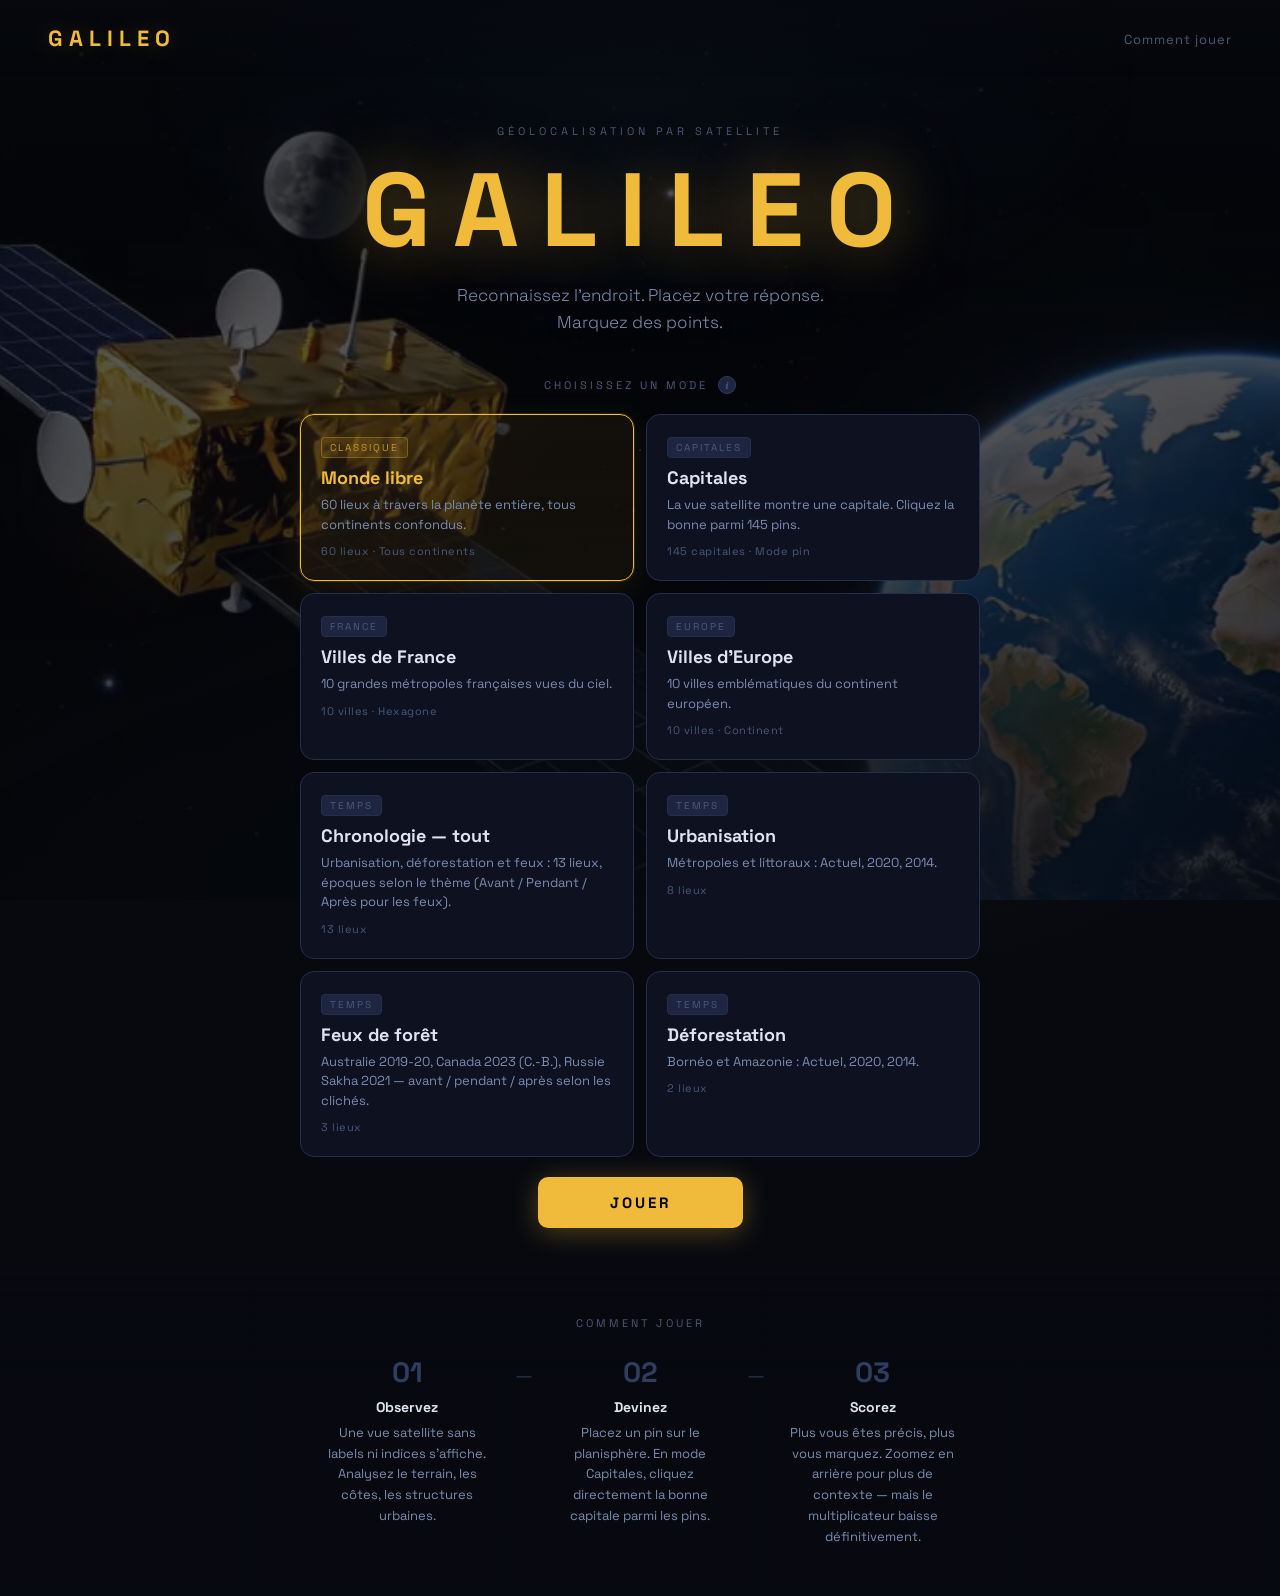
==== index.html @ 4743cc81 "Chronologie par thème (urbanisation, feux, déforestation) + feux AU/CA/RU et époques avant-pendant-a" ====
<!DOCTYPE html>
<html lang="fr">
<head>
  <meta charset="UTF-8" />
  <meta name="viewport" content="width=device-width, initial-scale=1.0" />
  <meta name="description" content="Galileo — Jeu de géolocalisation par satellite. Reconnaissez l'endroit, placez votre réponse, marquez des points." />
  <link rel="icon" type="image/png" href="FlaticonGalileo.png" />
  <title>Galileo — Géolocalisation par satellite</title>
  <link rel="stylesheet" href="css/style.css" />
  <link href="https://fonts.googleapis.com/css2?family=Space+Grotesk:wght@300;400;500;600;700&display=swap" rel="stylesheet" />
</head>
<body>

  <!-- Background video -->
  <video class="lp-bg-video" autoplay muted playsinline aria-hidden="true" id="bg-video">
    <source src="Video/bgvideo.webm" type="video/webm" />
    <source src="Video/bgvideo.mp4"  type="video/mp4"  />
  </video>

  <div class="lp-stars" aria-hidden="true"></div>
  <div class="lp-ambient" aria-hidden="true"></div>

  <div class="lp-wrap">

    <header class="lp-header">
      <div class="lp-logo">GALILEO</div>
      <nav class="lp-nav">
        <a href="#how-to-play">Comment jouer</a>
      </nav>
    </header>

    <main>

      <section class="lp-hero">
        <span class="lp-eyebrow">Géolocalisation par satellite</span>
        <h1 class="lp-title">GALILEO</h1>
        <p class="lp-tagline">
          Reconnaissez l'endroit. Placez votre réponse.<br>
          Marquez des points.
        </p>
      </section>

      <section class="lp-modes">
        <div style="display:flex; align-items:center; gap:10px;">
          <p class="lp-modes-label">Choisissez un mode</p>
          <span class="info-btn">i
            <span class="info-tooltip">
              Chaque partie = <strong>5 manches</strong>.<br>
              Démarrez à <strong>~10 km (×5)</strong>.<br>
              Zoom arrière : le multiplicateur ne <strong>remonte jamais</strong> (en Chronologie, changer d’époque ne change pas le ×).<br>
              Max : <strong>5 000 pts</strong> par manche.
            </span>
          </span>
        </div>

        <div class="modes-grid modes-grid--many" id="modes-grid">

          <button class="mode-card sel" data-mode="world" onclick="selectMode(this,'world')">
            <div class="mc-tag">Classique</div>
            <div class="mc-name">Monde libre</div>
            <div class="mc-desc">60 lieux à travers la planète entière, tous continents confondus.</div>
            <div class="mc-count">60 lieux · Tous continents</div>
          </button>

          <button class="mode-card" data-mode="capitals" onclick="selectMode(this,'capitals')">
            <div class="mc-tag">Capitales</div>
            <div class="mc-name">Capitales</div>
            <div class="mc-desc">La vue satellite montre une capitale. Cliquez la bonne parmi 145 pins.</div>
            <div class="mc-count">145 capitales · Mode pin</div>
          </button>

          <button class="mode-card" data-mode="france" onclick="selectMode(this,'france')">
            <div class="mc-tag">France</div>
            <div class="mc-name">Villes de France</div>
            <div class="mc-desc">10 grandes métropoles françaises vues du ciel.</div>
            <div class="mc-count">10 villes · Hexagone</div>
          </button>

          <button class="mode-card" data-mode="europe" onclick="selectMode(this,'europe')">
            <div class="mc-tag">Europe</div>
            <div class="mc-name">Villes d'Europe</div>
            <div class="mc-desc">10 villes emblématiques du continent européen.</div>
            <div class="mc-count">10 villes · Continent</div>
          </button>

          <button class="mode-card" data-mode="timeline" data-timeline-theme="all" onclick="selectMode(this,'timeline')">
            <div class="mc-tag">Temps</div>
            <div class="mc-name">Chronologie — tout</div>
            <div class="mc-desc">Urbanisation, déforestation et feux : 13 lieux, époques selon le thème (Avant / Pendant / Après pour les feux).</div>
            <div class="mc-count">13 lieux</div>
          </button>

          <button class="mode-card" data-mode="timeline" data-timeline-theme="urban" onclick="selectMode(this,'timeline')">
            <div class="mc-tag">Temps</div>
            <div class="mc-name">Urbanisation</div>
            <div class="mc-desc">Métropoles et littoraux : Actuel, 2020, 2014.</div>
            <div class="mc-count">8 lieux</div>
          </button>

          <button class="mode-card" data-mode="timeline" data-timeline-theme="wildfire" onclick="selectMode(this,'timeline')">
            <div class="mc-tag">Temps</div>
            <div class="mc-name">Feux de forêt</div>
            <div class="mc-desc">Australie 2019-20, Canada 2023 (C.-B.), Russie Sakha 2021 — avant / pendant / après selon les clichés.</div>
            <div class="mc-count">3 lieux</div>
          </button>

          <button class="mode-card" data-mode="timeline" data-timeline-theme="deforestation" onclick="selectMode(this,'timeline')">
            <div class="mc-tag">Temps</div>
            <div class="mc-name">Déforestation</div>
            <div class="mc-desc">Bornéo et Amazonie : Actuel, 2020, 2014.</div>
            <div class="mc-count">2 lieux</div>
          </button>

        </div>

        <button class="btn-play" id="btn-play" onclick="play()">JOUER</button>
      </section>

      <section class="lp-how" id="how-to-play">
        <div class="how-inner">
          <p class="how-title">Comment jouer</p>
          <div class="how-steps">
            <div class="how-step">
              <div class="how-num">01</div>
              <div class="how-text">
                <strong>Observez</strong>
                Une vue satellite sans labels ni indices s'affiche. Analysez le terrain, les côtes, les structures urbaines.
              </div>
            </div>
            <div class="how-sep">—</div>
            <div class="how-step">
              <div class="how-num">02</div>
              <div class="how-text">
                <strong>Devinez</strong>
                Placez un pin sur le planisphère. En mode Capitales, cliquez directement la bonne capitale parmi les pins.
              </div>
            </div>
            <div class="how-sep">—</div>
            <div class="how-step">
              <div class="how-num">03</div>
              <div class="how-text">
                <strong>Scorez</strong>
                Plus vous êtes précis, plus vous marquez. Zoomez en arrière pour plus de contexte — mais le multiplicateur baisse définitivement.
              </div>
            </div>
          </div>
        </div>
      </section>

    </main>

  </div>

  <script>
    document.getElementById('bg-video').addEventListener('ended', function () {
      this.pause();
    });

    let selectedMode = 'world';
    let selectedTimelineTheme = 'all';

    function selectMode(el, mode) {
      document.querySelectorAll('.mode-card').forEach(c => c.classList.remove('sel'));
      el.classList.add('sel');
      selectedMode = mode;
      selectedTimelineTheme = el.dataset.timelineTheme || 'all';
    }

    function play() {
      let url = 'game.html?mode=' + selectedMode;
      if (selectedMode === 'timeline' && selectedTimelineTheme && selectedTimelineTheme !== 'all') {
        url += '&theme=' + selectedTimelineTheme;
      }
      window.location.href = url;
    }
  </script>

</body>
</html>
---- css/style.css ----
/* ═══════════════════════════════════════════════════
   VARIABLES & RESET
═══════════════════════════════════════════════════ */
:root {
  --bg:       #07090f;
  --surf:     #0d1120;
  --surf2:    #141929;
  --surf3:    #1d2540;
  --border:   #252f4a;
  --border2:  #2f3d60;
  --accent:   #f0bb3a;
  --accent-d: #c99620;
  --accent-l: #ffd35a;
  --blue:     #4a9eff;
  --green:    #3dd68c;
  --red:      #f47070;
  --text:     #dde3f0;
  --text2:    #7a8db0;
  --text3:    #4a5a7a;
}

*, *::before, *::after { box-sizing: border-box; margin: 0; padding: 0; }

html { scroll-behavior: smooth; }

body {
  font-family: 'Space Grotesk', sans-serif;
  background: var(--bg);
  color: var(--text);
  min-height: 100vh;
}

/* ═══════════════════════════════════════════════════
   LANDING PAGE — BACKGROUND VIDEO
═══════════════════════════════════════════════════ */
.lp-bg-video {
  position: fixed;
  inset: 0;
  width: 100%;
  height: 100%;
  object-fit: cover;
  z-index: 0;
  opacity: 0.55;
  filter: brightness(0.75) saturate(1.1);
}

/* ═══════════════════════════════════════════════════
   LANDING PAGE — STARS OVERLAY (subtilisé sur vidéo)
═══════════════════════════════════════════════════ */
.lp-stars {
  position: fixed;
  inset: 0;
  pointer-events: none;
  z-index: 1;
  overflow: hidden;
  opacity: 0.4;
}

.lp-stars::before,
.lp-stars::after {
  content: '';
  position: absolute;
  inset: 0;
  animation: starsDrift 60s linear infinite;
}

.lp-stars::before {
  background-image:
    radial-gradient(1px 1px at  8%  7%,  rgba(255,255,255,0.55) 0%, transparent 100%),
    radial-gradient(1px 1px at 18% 22%,  rgba(255,255,255,0.35) 0%, transparent 100%),
    radial-gradient(1px 1px at 32%  5%,  rgba(255,255,255,0.45) 0%, transparent 100%),
    radial-gradient(1px 1px at 45% 38%,  rgba(255,255,255,0.30) 0%, transparent 100%),
    radial-gradient(1px 1px at 58% 14%,  rgba(255,255,255,0.50) 0%, transparent 100%),
    radial-gradient(1px 1px at 70% 55%,  rgba(255,255,255,0.35) 0%, transparent 100%),
    radial-gradient(1px 1px at 82%  9%,  rgba(255,255,255,0.45) 0%, transparent 100%),
    radial-gradient(1px 1px at 92% 30%,  rgba(255,255,255,0.30) 0%, transparent 100%),
    radial-gradient(1px 1px at 12% 68%,  rgba(255,255,255,0.40) 0%, transparent 100%),
    radial-gradient(1px 1px at 25% 80%,  rgba(255,255,255,0.25) 0%, transparent 100%),
    radial-gradient(1px 1px at 38% 91%,  rgba(255,255,255,0.35) 0%, transparent 100%),
    radial-gradient(1px 1px at 55% 72%,  rgba(255,255,255,0.45) 0%, transparent 100%),
    radial-gradient(1px 1px at 75% 85%,  rgba(255,255,255,0.30) 0%, transparent 100%),
    radial-gradient(1px 1px at 88% 76%,  rgba(255,255,255,0.50) 0%, transparent 100%),
    radial-gradient(1.5px 1.5px at 50% 50%, rgba(255,255,255,0.60) 0%, transparent 100%);
}

.lp-stars::after {
  background-image:
    radial-gradient(1px 1px at  4% 45%,  rgba(255,255,255,0.30) 0%, transparent 100%),
    radial-gradient(1px 1px at 15% 35%,  rgba(255,255,255,0.20) 0%, transparent 100%),
    radial-gradient(1px 1px at 28% 60%,  rgba(255,255,255,0.35) 0%, transparent 100%),
    radial-gradient(1px 1px at 42% 18%,  rgba(255,255,255,0.25) 0%, transparent 100%),
    radial-gradient(1px 1px at 63% 42%,  rgba(255,255,255,0.30) 0%, transparent 100%),
    radial-gradient(1px 1px at 79% 23%,  rgba(255,255,255,0.20) 0%, transparent 100%),
    radial-gradient(1px 1px at 95% 58%,  rgba(255,255,255,0.35) 0%, transparent 100%),
    radial-gradient(1px 1px at  7% 88%,  rgba(255,255,255,0.25) 0%, transparent 100%),
    radial-gradient(1px 1px at 47% 95%,  rgba(255,255,255,0.30) 0%, transparent 100%),
    radial-gradient(1px 1px at 85% 92%,  rgba(255,255,255,0.20) 0%, transparent 100%);
  animation-duration: 90s;
  animation-direction: reverse;
}

@keyframes starsDrift {
  from { transform: translateY(0); }
  to   { transform: translateY(-40px); }
}

.lp-ambient {
  position: fixed;
  inset: 0;
  pointer-events: none;
  z-index: 1;
}

.lp-ambient::before {
  content: '';
  position: absolute;
  width: 80vw; height: 60vh;
  top: -20vh; left: 10vw;
  background: radial-gradient(ellipse at center,
    rgba(74,158,255,0.07) 0%, transparent 70%);
  animation: ambientPulse 8s ease-in-out infinite alternate;
}

.lp-ambient::after {
  content: '';
  position: absolute;
  width: 60vw; height: 50vh;
  bottom: -10vh; right: 0;
  background: radial-gradient(ellipse at center,
    rgba(240,187,58,0.05) 0%, transparent 70%);
  animation: ambientPulse 12s ease-in-out infinite alternate-reverse;
}

@keyframes ambientPulse {
  from { opacity: 0.6; transform: scale(1); }
  to   { opacity: 1;   transform: scale(1.15); }
}

/* ═══════════════════════════════════════════════════
   LANDING PAGE — LAYOUT
═══════════════════════════════════════════════════ */
.lp-wrap {
  position: relative;
  z-index: 2;
  min-height: 100vh;
  display: flex;
  flex-direction: column;
}

/* Dark gradient overlay — toujours entre la vidéo et le contenu */
.lp-wrap::before {
  content: '';
  position: fixed;
  inset: 0;
  z-index: -1;
  background:
    radial-gradient(ellipse 80% 60% at 50% 100%, rgba(7,9,15,0.80) 0%, transparent 70%),
    linear-gradient(to bottom, rgba(7,9,15,0.50) 0%, rgba(7,9,15,0.20) 40%, rgba(7,9,15,0.55) 100%);
  pointer-events: none;
}

/* ── Header ── */
.lp-header {
  display: flex;
  align-items: center;
  justify-content: space-between;
  padding: 24px 48px;
  flex-shrink: 0;
  background: linear-gradient(to bottom, rgba(7,9,15,0.70) 0%, transparent 100%);
}

.lp-logo {
  font-size: 22px;
  font-weight: 700;
  letter-spacing: 6px;
  color: var(--accent);
  text-shadow: 0 0 24px rgba(240,187,58,0.30);
}

.lp-nav a {
  font-size: 13px;
  color: var(--text3);
  text-decoration: none;
  letter-spacing: 1px;
  transition: color 0.2s;
}

.lp-nav a:hover { color: var(--text2); }

/* ── Hero ── */
.lp-hero {
  display: flex;
  flex-direction: column;
  align-items: center;
  text-align: center;
  padding: 48px 24px 40px;
  flex-shrink: 0;
}

.lp-eyebrow {
  font-size: 11px;
  text-transform: uppercase;
  letter-spacing: 4px;
  color: var(--text3);
  margin-bottom: 20px;
  text-shadow: 0 1px 8px rgba(0,0,0,0.8);
}

.lp-title {
  font-size: clamp(56px, 10vw, 104px);
  font-weight: 700;
  letter-spacing: clamp(10px, 2vw, 22px);
  color: var(--accent);
  line-height: 1;
  text-shadow:
    0 0 60px rgba(240,187,58,0.40),
    0 0 120px rgba(240,187,58,0.18);
  animation: titleBreath 5s ease-in-out infinite alternate;
}

@keyframes titleBreath {
  from { text-shadow: 0 0 60px rgba(240,187,58,0.40), 0 0 120px rgba(240,187,58,0.18); }
  to   { text-shadow: 0 0 80px rgba(240,187,58,0.60), 0 0 160px rgba(240,187,58,0.28); }
}

.lp-tagline {
  font-size: clamp(14px, 2vw, 17px);
  color: var(--text2);
  font-weight: 300;
  margin-top: 20px;
  line-height: 1.6;
  max-width: 480px;
  text-shadow: 0 1px 12px rgba(0,0,0,0.9);
}

/* ── Mode section ── */
.lp-modes {
  display: flex;
  flex-direction: column;
  align-items: center;
  gap: 20px;
  padding: 0 24px 48px;
}

.lp-modes-label {
  font-size: 11px;
  text-transform: uppercase;
  letter-spacing: 3px;
  color: var(--text3);
}

.modes-grid {
  display: grid;
  grid-template-columns: repeat(2, 1fr);
  gap: 12px;
  width: 100%;
  max-width: 680px;
}

.modes-grid--many {
  grid-template-columns: repeat(auto-fill, minmax(240px, 1fr));
}

/* ── Mode card ── */
.mode-card {
  background: var(--surf);
  border: 1px solid var(--border);
  border-radius: 14px;
  padding: 22px 20px;
  cursor: pointer;
  text-align: left;
  font-family: inherit;
  position: relative;
  overflow: hidden;
  transition: border-color 0.2s, background 0.2s, transform 0.2s, box-shadow 0.2s;
  display: flex;
  flex-direction: column;
  gap: 6px;
}

.mode-card::after {
  content: '';
  position: absolute;
  inset: 0;
  background: linear-gradient(135deg, rgba(240,187,58,0.04) 0%, transparent 60%);
  opacity: 0;
  transition: opacity 0.2s;
  pointer-events: none;
}

.mode-card:hover { border-color: var(--border2); transform: translateY(-3px); box-shadow: 0 8px 32px rgba(0,0,0,0.4); }
.mode-card:hover::after { opacity: 1; }

.mode-card.sel {
  border-color: var(--accent);
  background: rgba(240,187,58,0.06);
  box-shadow: 0 0 0 1px rgba(240,187,58,0.15), 0 8px 32px rgba(240,187,58,0.10);
}

.mode-card.sel::after { opacity: 1; }

.mc-tag {
  font-size: 10px;
  text-transform: uppercase;
  letter-spacing: 2px;
  padding: 3px 8px;
  border-radius: 4px;
  background: var(--surf3);
  color: var(--text3);
  border: 1px solid var(--border);
  width: fit-content;
  transition: all 0.2s;
}

.mode-card.sel .mc-tag {
  background: rgba(240,187,58,0.12);
  color: var(--accent-d);
  border-color: rgba(240,187,58,0.28);
}

.mc-name {
  font-size: 18px;
  font-weight: 700;
  color: var(--text);
  margin-top: 2px;
  transition: color 0.2s;
}

.mode-card.sel .mc-name { color: var(--accent); }

.mc-desc {
  font-size: 13px;
  color: var(--text2);
  line-height: 1.5;
}

.mc-count {
  font-size: 11px;
  color: var(--text3);
  margin-top: 4px;
  letter-spacing: 0.5px;
}

/* ── Play button ── */
.btn-play {
  padding: 16px 72px;
  background: var(--accent);
  color: #000;
  border: none;
  border-radius: 10px;
  font-size: 15px;
  font-weight: 700;
  letter-spacing: 3px;
  text-transform: uppercase;
  cursor: pointer;
  font-family: inherit;
  transition: all 0.2s;
  box-shadow: 0 4px 28px rgba(240,187,58,0.32);
}

.btn-play:hover {
  background: var(--accent-l);
  box-shadow: 0 6px 40px rgba(240,187,58,0.50);
  transform: translateY(-2px);
}

/* ── How to play ── */
.lp-how {
  padding: 40px 24px 48px;
  margin-top: auto;
  background: linear-gradient(to bottom, transparent 0%, rgba(7,9,15,0.65) 30%);
}

.how-inner {
  max-width: 680px;
  margin: 0 auto;
}

.how-title {
  font-size: 11px;
  text-transform: uppercase;
  letter-spacing: 3px;
  color: var(--text3);
  text-align: center;
  margin-bottom: 28px;
}

.how-steps {
  display: flex;
  align-items: flex-start;
  gap: 0;
}

.how-step {
  flex: 1;
  display: flex;
  flex-direction: column;
  align-items: center;
  text-align: center;
  padding: 0 20px;
  gap: 10px;
}

.how-num {
  font-size: 28px;
  font-weight: 700;
  color: var(--border2);
  line-height: 1;
}

.how-text {
  font-size: 13px;
  color: var(--text2);
  line-height: 1.6;
}

.how-text strong { color: var(--text); display: block; margin-bottom: 4px; font-size: 14px; }

.how-sep {
  color: var(--border);
  font-size: 20px;
  padding-top: 4px;
  flex-shrink: 0;
}

/* ═══════════════════════════════════════════════════
   GAME PAGE — LAYOUT
═══════════════════════════════════════════════════ */
body.game-page {
  overflow: hidden;
  height: 100vh;
  display: flex;
  flex-direction: column;
}

/* ── Game header ── */
.game-header {
  display: flex;
  align-items: center;
  justify-content: space-between;
  padding: 0 20px;
  height: 52px;
  background: var(--surf);
  border-bottom: 1px solid var(--border);
  flex-shrink: 0;
  z-index: 100;
}

.gh-left { display: flex; align-items: center; gap: 14px; }

.gh-back {
  display: flex;
  align-items: center;
  gap: 6px;
  text-decoration: none;
  color: var(--text3);
  font-size: 13px;
  transition: color 0.2s;
  padding: 4px 8px 4px 0;
  border-right: 1px solid var(--border);
  margin-right: 2px;
}

.gh-back:hover { color: var(--text2); }
.gh-back svg { flex-shrink: 0; }

.gh-logo { font-size: 18px; font-weight: 700; letter-spacing: 5px; color: var(--accent); }

.gh-center { display: flex; flex-direction: column; align-items: center; gap: 4px; }

.round-dots { display: flex; gap: 7px; }

.rd {
  width: 9px; height: 9px;
  border-radius: 50%;
  background: var(--border);
  transition: background 0.3s, box-shadow 0.3s;
}

.rd.done    { background: var(--accent-d); }
.rd.current { background: var(--accent); box-shadow: 0 0 8px rgba(240,187,58,0.6); }

.round-lbl { font-size: 12px; color: var(--text2); }

.gh-right { display: flex; align-items: center; gap: 14px; }

.mult-tag {
  font-size: 17px; font-weight: 700;
  color: var(--accent);
  background: rgba(240,187,58,0.10);
  border: 1px solid rgba(240,187,58,0.30);
  border-radius: 7px;
  padding: 3px 11px;
  min-width: 52px; text-align: center;
  transition: color 0.3s, background 0.3s, border-color 0.3s;
}

.mult-tag.drop { animation: multDrop 0.65s ease forwards; }

@keyframes multDrop {
  0%,30% {
    color: var(--red);
    background: rgba(244,112,112,0.15);
    border-color: rgba(244,112,112,0.45);
    transform: scale(1.15);
  }
  100% {
    color: var(--accent);
    background: rgba(240,187,58,0.10);
    border-color: rgba(240,187,58,0.30);
    transform: scale(1);
  }
}

.gh-score { font-size: 13px; color: var(--text2); }
.gh-score strong { color: var(--accent); font-weight: 600; }

/* ── Game container ── */
#game {
  display: flex;
  flex-direction: column;
  flex: 1;
  min-height: 0;
}

/* ── Game body ── */
.game-body { display: flex; flex: 1; min-height: 0; }

.sat-panel, .guess-panel { flex: 1; position: relative; min-width: 0; }
.sat-panel { border-right: 2px solid var(--border); }

#sat-map, #guess-map { position: absolute; inset: 0; }

.map-badge {
  position: absolute; top: 12px; left: 12px;
  background: rgba(7,9,15,0.80); border: 1px solid var(--border);
  border-radius: 6px; padding: 5px 11px;
  font-size: 11px; color: var(--text2);
  text-transform: uppercase; letter-spacing: 1.5px;
  z-index: 500; pointer-events: none; backdrop-filter: blur(6px);
}

/* ── Satellite controls stack (époque + zoom) ── */
.sat-stack {
  position: absolute;
  bottom: 14px;
  left: 50%;
  transform: translateX(-50%);
  z-index: 500;
  display: flex;
  flex-direction: column;
  align-items: center;
  gap: 8px;
  max-width: calc(100% - 20px);
}

/* ── Zoom switcher ── */
#zoom-sw {
  display: flex; flex-wrap: wrap; justify-content: center; gap: 5px;
  background: rgba(7,9,15,0.84); border: 1px solid var(--border);
  border-radius: 10px; padding: 5px; backdrop-filter: blur(10px);
}

.zsw {
  display: flex; flex-direction: column; align-items: center;
  padding: 8px 11px; border-radius: 7px;
  border: 1px solid transparent; background: transparent;
  font-family: inherit; cursor: pointer;
  transition: all 0.15s; gap: 3px; min-width: 54px;
}

.zsw-mult { font-size: 14px; font-weight: 700; color: var(--accent); line-height: 1; }
.zsw-km   { font-size: 10px; color: var(--text3); text-transform: uppercase; letter-spacing: 0.5px; }

.zsw:hover           { background: var(--surf2); border-color: var(--border); }
.zsw:hover .zsw-km   { color: var(--text2); }
.zsw.active          { background: var(--surf3); border-color: var(--accent); }
.zsw.active .zsw-km  { color: var(--text2); }
.zsw.costly          { opacity: 0.80; }
.zsw.costly .zsw-mult{ color: var(--red); }
.zsw.costly .zsw-km  { color: rgba(244,112,112,0.55); }
.zsw.costly:hover    { border-color: rgba(244,112,112,0.35); }

/* ── Timeline era switcher (mode chronologie, sans impact multiplicateur) ── */
#era-sw {
  display: none;
  flex-wrap: wrap; justify-content: center;
  gap: 4px;
  background: rgba(7,9,15,0.84); border: 1px solid var(--border);
  border-radius: 10px; padding: 5px; backdrop-filter: blur(10px);
}

#era-sw:not([hidden]) {
  display: flex;
}

.esw {
  display: flex; flex-direction: column; align-items: center;
  padding: 6px 8px; border-radius: 7px;
  border: 1px solid transparent; background: transparent;
  font-family: inherit; cursor: pointer;
  transition: all 0.15s; gap: 1px; min-width: 52px;
}

.esw-lbl  { font-size: 12px; font-weight: 600; color: var(--text); line-height: 1.1; }
.esw-sub  { font-size: 9px; color: var(--text3); letter-spacing: 0.3px; }

.esw:hover          { background: var(--surf2); border-color: var(--border); }
.esw:hover .esw-sub { color: var(--text2); }
.esw.active         { background: var(--surf3); border-color: var(--accent); }

/* ── Hint button ── */
#hint-btn {
  position: absolute; bottom: 20px; left: 16px;
  z-index: 500; padding: 10px 14px;
  background: rgba(7,9,15,0.82); color: var(--text2);
  border: 1px solid var(--border);
  border-radius: 8px; font-size: 11px; font-weight: 600;
  letter-spacing: 1.5px; text-transform: uppercase;
  cursor: pointer; font-family: inherit; transition: all 0.18s;
  backdrop-filter: blur(8px);
  display: flex; align-items: center; gap: 7px;
}

#hint-btn:hover {
  border-color: var(--border2);
  color: var(--text);
  background: rgba(13,17,32,0.90);
}

#hint-btn.used {
  opacity: 0.45;
  pointer-events: none;
  cursor: default;
}

/* ── Confirm button ── */
#confirm-btn {
  position: absolute; bottom: 20px; left: 50%; transform: translateX(-50%);
  z-index: 500; padding: 13px 36px;
  background: var(--accent); color: #000; border: none;
  border-radius: 8px; font-size: 13px; font-weight: 700;
  letter-spacing: 2.5px; text-transform: uppercase;
  cursor: pointer; font-family: inherit; transition: all 0.18s;
  box-shadow: 0 4px 20px rgba(240,187,58,0.35);
  opacity: 0.35; pointer-events: none;
}

#confirm-btn.on { opacity: 1; pointer-events: all; }
#confirm-btn.on:hover {
  background: var(--accent-l);
  transform: translateX(-50%) translateY(-2px);
}

/* ── Marker icons ── */
.pin-guess  { width: 16px; height: 16px; border-radius: 50%; background: var(--blue);  border: 2.5px solid #fff; box-shadow: 0 0 0 3px rgba(74,158,255,0.25),  0 2px 8px rgba(0,0,0,0.6); }
.pin-target { width: 16px; height: 16px; border-radius: 50%; background: var(--green); border: 2.5px solid #fff; box-shadow: 0 0 0 3px rgba(61,214,140,0.25), 0 2px 8px rgba(0,0,0,0.6); }

/* ═══════════════════════════════════════════════════
   ROUND OVERLAY
═══════════════════════════════════════════════════ */
#round-overlay {
  display: none;
  position: fixed; inset: 0;
  background: rgba(7,9,15,0.84); z-index: 1000;
  align-items: center; justify-content: center;
  backdrop-filter: blur(6px);
}

#round-overlay.on { display: flex; }

.ov-card {
  background: var(--surf); border: 1px solid var(--border);
  border-radius: 16px; padding: 28px; width: 680px; max-width: 92vw;
  display: flex; flex-direction: column; gap: 20px;
  animation: slideUp 0.25s ease;
}

@keyframes slideUp {
  from { opacity: 0; transform: translateY(18px); }
  to   { opacity: 1; transform: translateY(0); }
}

.ov-head { display: flex; justify-content: space-between; align-items: flex-end; }

.ov-title { font-size: 11px; text-transform: uppercase; letter-spacing: 2px; color: var(--text3); }
.ov-round { font-size: 26px; font-weight: 700; margin-top: 4px; }
.ov-loc   { font-size: 13px; color: var(--text2); text-align: right; max-width: 220px; }

.ov-stats { display: flex; gap: 10px; }

.stat {
  flex: 1; background: var(--surf2); border: 1px solid var(--border);
  border-radius: 10px; padding: 14px 10px; text-align: center;
}

.stat .val { font-size: 26px; font-weight: 700; color: var(--accent); line-height: 1; }
.stat .lbl { font-size: 10px; text-transform: uppercase; letter-spacing: 1.5px; color: var(--text3); margin-top: 5px; }

.stat.blue  .val { color: var(--blue); }
.stat.green .val { color: var(--green); }
.stat.dim   .val { color: var(--text2); }

#ov-map-wrap {
  height: 200px; border-radius: 10px;
  overflow: hidden; border: 1px solid var(--border);
}

.ov-legend { display: flex; gap: 20px; justify-content: center; }

.leg-item { display: flex; align-items: center; gap: 7px; font-size: 12px; color: var(--text2); }
.leg-dot  { width: 11px; height: 11px; border-radius: 50%; border: 2px solid #fff; }
.leg-dot.blue  { background: var(--blue); }
.leg-dot.green { background: var(--green); }

#btn-next {
  padding: 14px; background: var(--accent); color: #000;
  border: none; border-radius: 8px; font-size: 13px; font-weight: 700;
  letter-spacing: 2.5px; text-transform: uppercase;
  cursor: pointer; font-family: inherit; transition: all 0.18s;
}

#btn-next:hover { background: var(--accent-l); }

/* ═══════════════════════════════════════════════════
   RESULT SCREEN
═══════════════════════════════════════════════════ */
#result {
  display: none;
  position: fixed; inset: 0;
  background:
    radial-gradient(ellipse 70% 40% at 50% 0%, rgba(74,158,255,0.08) 0%, transparent 60%),
    var(--bg);
  z-index: 900;
  overflow-y: auto;
  flex-direction: column;
  align-items: center;
  padding: 48px 24px 64px;
  gap: 32px;
}

#result.on { display: flex; }

.res-header { text-align: center; }
.res-logo   { font-size: 28px; font-weight: 700; letter-spacing: 10px; color: var(--accent); }
.res-sub    { font-size: 15px; color: var(--text2); margin-top: 6px; font-weight: 300; }

.res-mode-tag {
  display: inline-block; margin-top: 10px;
  font-size: 11px; text-transform: uppercase; letter-spacing: 2px;
  padding: 4px 12px; border-radius: 20px;
  background: rgba(240,187,58,0.10); color: var(--accent-d);
  border: 1px solid rgba(240,187,58,0.25);
}

.res-main { display: flex; gap: 16px; }

.res-stat {
  background: var(--surf); border: 1px solid var(--border);
  border-radius: 14px; padding: 28px 44px; text-align: center;
}

.res-stat .val { font-size: 52px; font-weight: 700; color: var(--accent); line-height: 1; }
.res-stat .lbl { font-size: 11px; text-transform: uppercase; letter-spacing: 1.5px; color: var(--text2); margin-top: 8px; }

.res-breakdown { width: 100%; max-width: 680px; }

.res-breakdown h3 {
  font-size: 11px; text-transform: uppercase;
  letter-spacing: 2.5px; color: var(--text3); margin-bottom: 10px;
}

.rr-row {
  display: flex; align-items: center; gap: 12px;
  padding: 13px 16px;
  background: var(--surf); border: 1px solid var(--border);
  border-radius: 9px; margin-bottom: 8px;
}

.rr-n    { width: 26px; height: 26px; border-radius: 50%; background: var(--surf3); border: 1px solid var(--border); display: flex; align-items: center; justify-content: center; font-size: 12px; font-weight: 600; flex-shrink: 0; }
.rr-sc   { font-size: 17px; font-weight: 700; color: var(--accent); width: 86px; flex-shrink: 0; }
.rr-km   { font-size: 13px; color: var(--text2); width: 78px; flex-shrink: 0; }
.rr-mult { font-size: 13px; font-weight: 700; width: 34px; flex-shrink: 0; text-align: center; }

.rr-bar-wrap { flex: 1; height: 5px; background: var(--surf3); border-radius: 3px; overflow: hidden; }
.rr-bar      { height: 100%; background: var(--accent); border-radius: 3px; width: 0; transition: width 0.7s cubic-bezier(0.4,0,0.2,1); }

.res-actions { display: flex; gap: 12px; }

.btn-replay {
  padding: 15px 48px; background: var(--accent); color: #000;
  border: none; border-radius: 10px; font-size: 14px; font-weight: 700;
  letter-spacing: 2.5px; text-transform: uppercase;
  cursor: pointer; font-family: inherit; transition: all 0.18s;
  box-shadow: 0 4px 28px rgba(240,187,58,0.28);
}

.btn-replay:hover { background: var(--accent-l); transform: translateY(-2px); }

.btn-home {
  padding: 15px 28px;
  background: transparent; color: var(--text2);
  border: 1px solid var(--border); border-radius: 10px;
  font-size: 14px; font-weight: 600; letter-spacing: 1px;
  cursor: pointer; font-family: inherit; transition: all 0.18s;
  text-decoration: none; display: flex; align-items: center;
}

.btn-home:hover { border-color: var(--border2); color: var(--text); }

/* ═══════════════════════════════════════════════════
   INFO TOOLTIP
═══════════════════════════════════════════════════ */
.info-btn {
  width: 18px; height: 18px; border-radius: 50%;
  background: var(--surf3); border: 1px solid var(--border2);
  color: var(--text3); font-size: 11px; font-style: italic; font-weight: 600;
  display: inline-flex; align-items: center; justify-content: center;
  cursor: default; position: relative; flex-shrink: 0;
  font-family: Georgia, serif;
}

.info-btn:hover { border-color: var(--accent); color: var(--accent); }

.info-tooltip {
  display: none;
  position: absolute;
  bottom: calc(100% + 10px);
  right: 0;
  background: var(--surf3);
  border: 1px solid var(--border2);
  border-radius: 10px;
  padding: 12px 16px;
  width: 300px;
  font-size: 12px; font-style: normal;
  font-family: 'Space Grotesk', sans-serif;
  color: var(--text2); line-height: 1.7;
  white-space: normal; pointer-events: none; z-index: 50;
  box-shadow: 0 8px 24px rgba(0,0,0,0.5);
}

.info-tooltip strong { color: var(--accent); }

.info-tooltip::after {
  content: '';
  position: absolute; bottom: -6px; right: 5px;
  width: 10px; height: 10px;
  background: var(--surf3);
  border-right: 1px solid var(--border2);
  border-bottom: 1px solid var(--border2);
  transform: rotate(45deg);
}

.info-btn:hover .info-tooltip { display: block; }

/* ═══════════════════════════════════════════════════
   LEAFLET OVERRIDES
═══════════════════════════════════════════════════ */
.leaflet-control-attribution { display: none !important; }

.leaflet-control-zoom {
  border: 1px solid var(--border) !important;
  box-shadow: none !important;
  border-radius: 8px !important;
  overflow: hidden;
}

.leaflet-control-zoom a {
  background: var(--surf2) !important;
  color: var(--text) !important;
  border-color: var(--border) !important;
  line-height: 26px !important;
}

.leaflet-control-zoom a:hover { background: var(--surf3) !important; }

/* ── Hint tooltip ── */
.leaflet-tooltip.hint-tooltip {
  background: var(--surf3);
  border: 1px solid var(--border2);
  color: var(--text);
  font-family: 'Space Grotesk', sans-serif;
  font-size: 12px;
  font-weight: 500;
  padding: 5px 10px;
  border-radius: 6px;
  box-shadow: 0 4px 14px rgba(0,0,0,0.55);
  white-space: nowrap;
}

.leaflet-tooltip-top.hint-tooltip::before {
  border-top-color: var(--border2);
}
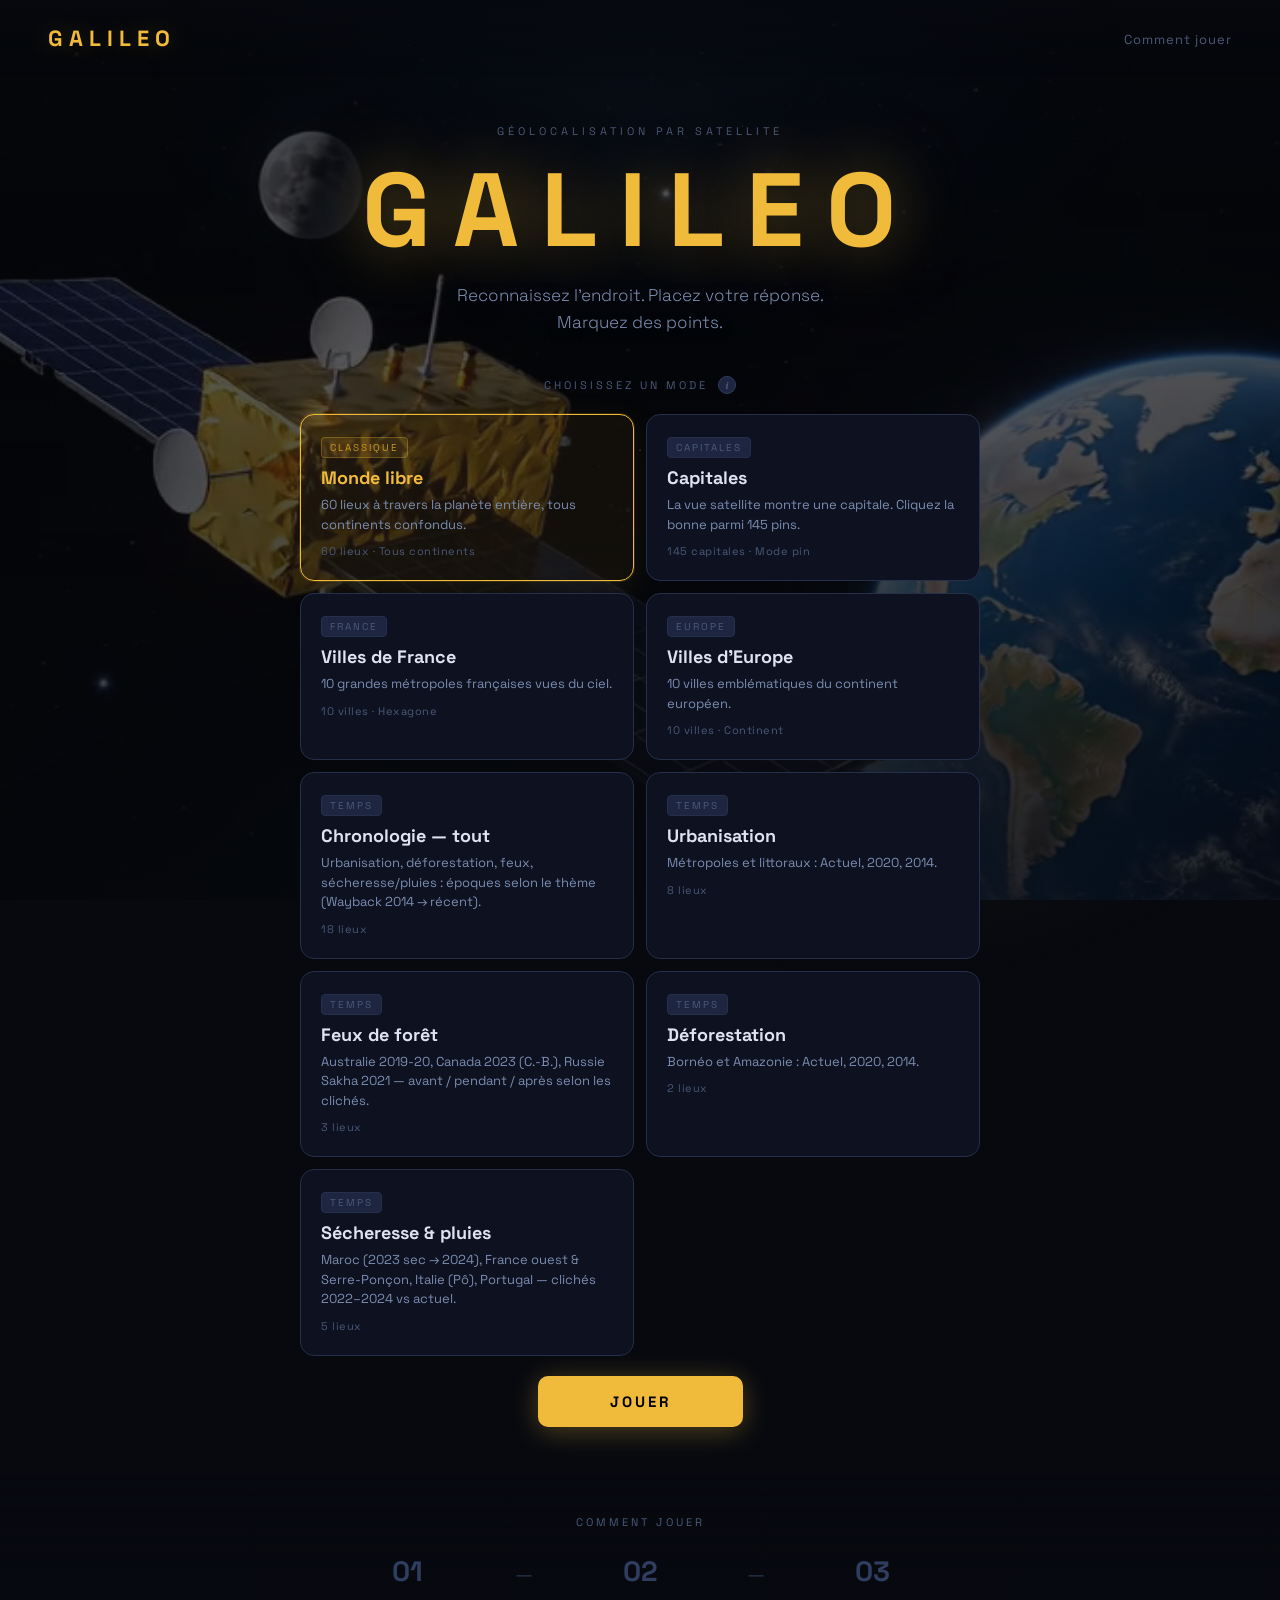
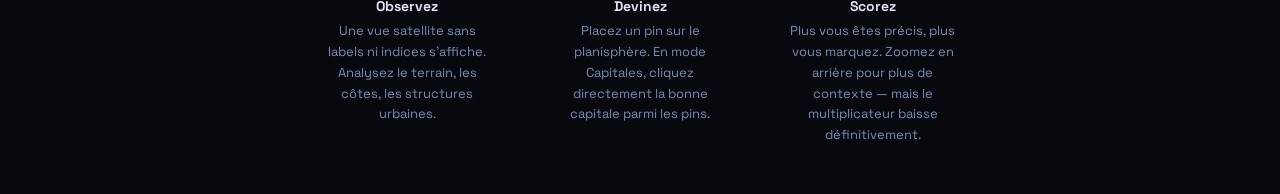
==== commit d84d0587: "Chronologie: thème sécheresse/pluies (Maroc, France, Italie, Portugal) avec Wayback 2022-2024 Made-w" ====
--- a/index.html
+++ b/index.html
@@ -86,8 +86,8 @@
           <button class="mode-card" data-mode="timeline" data-timeline-theme="all" onclick="selectMode(this,'timeline')">
             <div class="mc-tag">Temps</div>
             <div class="mc-name">Chronologie — tout</div>
-            <div class="mc-desc">Urbanisation, déforestation et feux : 13 lieux, époques selon le thème (Avant / Pendant / Après pour les feux).</div>
-            <div class="mc-count">13 lieux</div>
+            <div class="mc-desc">Urbanisation, déforestation, feux, sécheresse/pluies : époques selon le thème (Wayback 2014 → récent).</div>
+            <div class="mc-count">18 lieux</div>
           </button>
 
           <button class="mode-card" data-mode="timeline" data-timeline-theme="urban" onclick="selectMode(this,'timeline')">
@@ -109,6 +109,13 @@
             <div class="mc-name">Déforestation</div>
             <div class="mc-desc">Bornéo et Amazonie : Actuel, 2020, 2014.</div>
             <div class="mc-count">2 lieux</div>
+          </button>
+
+          <button class="mode-card" data-mode="timeline" data-timeline-theme="drought" onclick="selectMode(this,'timeline')">
+            <div class="mc-tag">Temps</div>
+            <div class="mc-name">Sécheresse & pluies</div>
+            <div class="mc-desc">Maroc (2023 sec → 2024), France ouest & Serre-Ponçon, Italie (Pô), Portugal — clichés 2022–2024 vs actuel.</div>
+            <div class="mc-count">5 lieux</div>
           </button>
 
         </div>
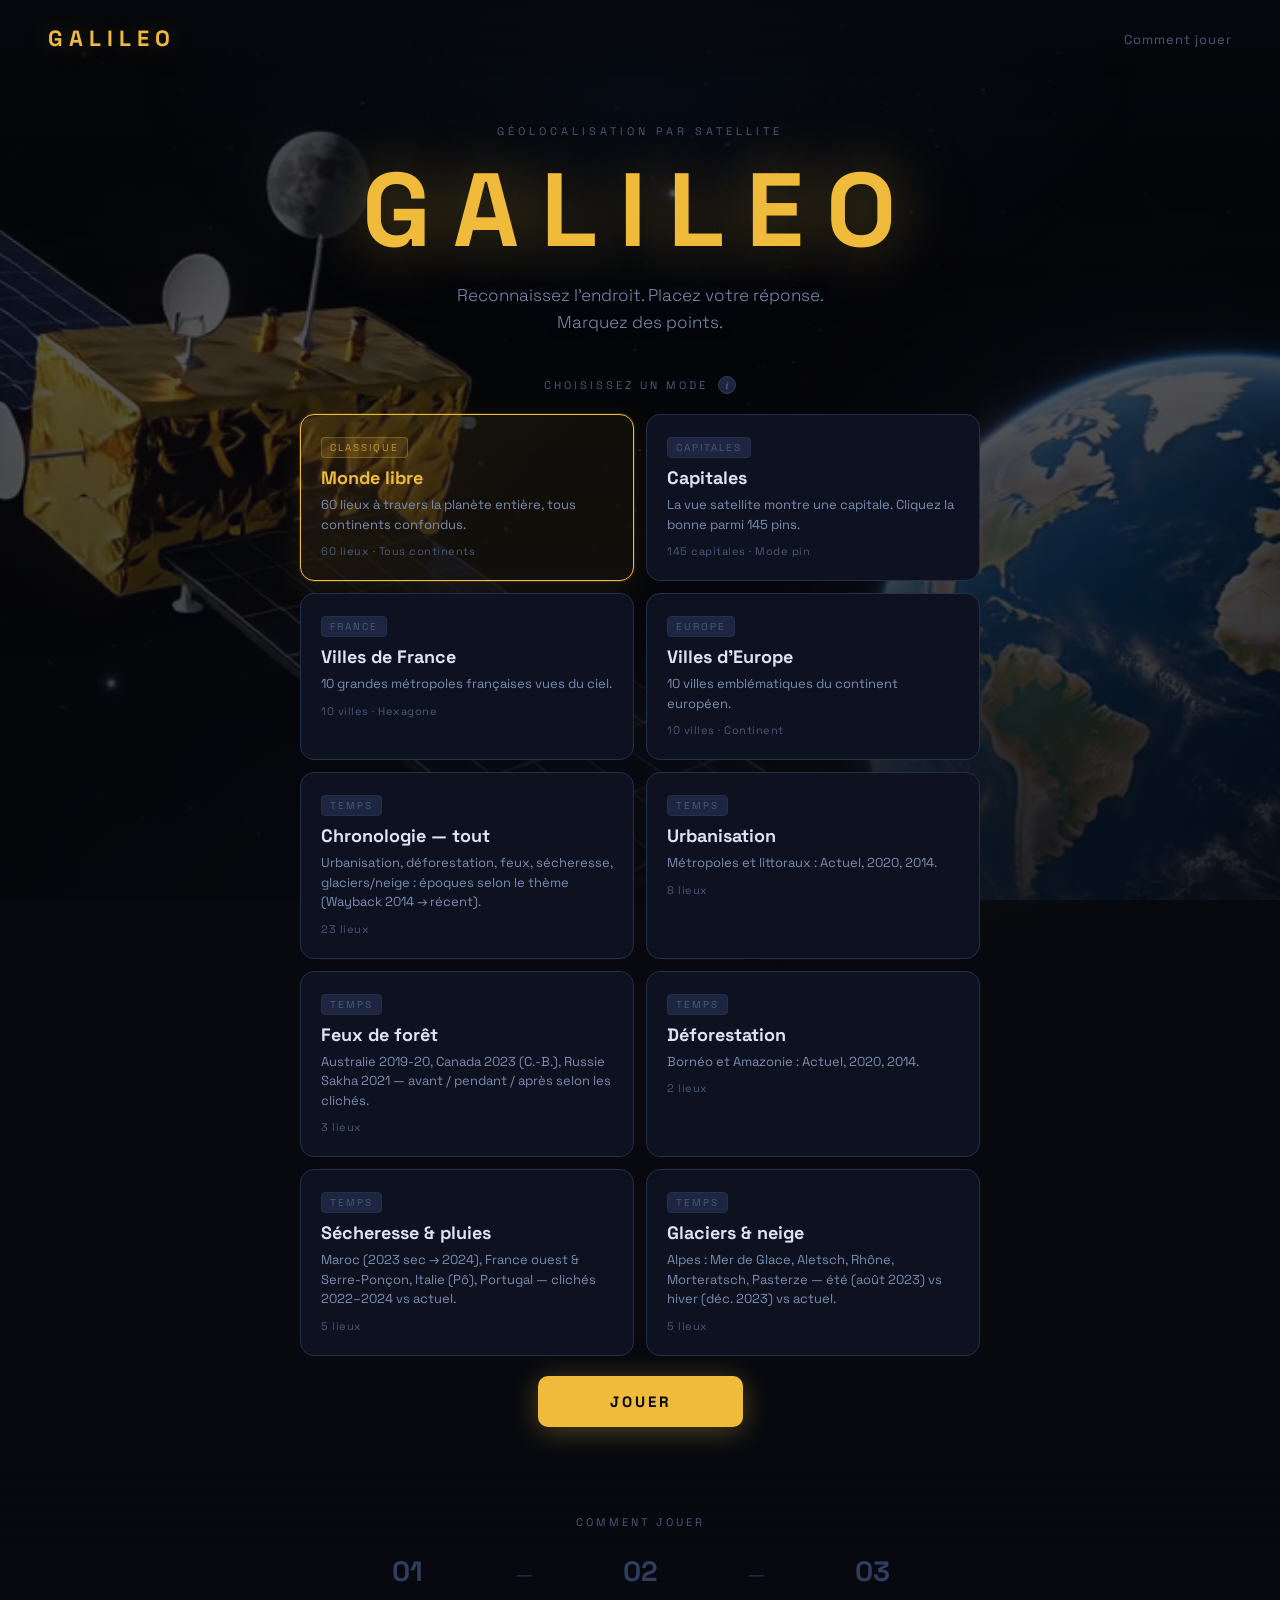
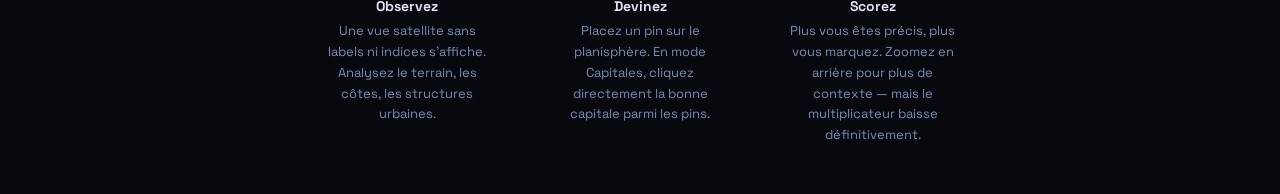
==== commit 0a3245e4: "Chronologie: thème glaciers Alpes (été/hiver Wayback 2023 + actuel) Made-with: Cursor" ====
--- a/index.html
+++ b/index.html
@@ -86,8 +86,8 @@
           <button class="mode-card" data-mode="timeline" data-timeline-theme="all" onclick="selectMode(this,'timeline')">
             <div class="mc-tag">Temps</div>
             <div class="mc-name">Chronologie — tout</div>
-            <div class="mc-desc">Urbanisation, déforestation, feux, sécheresse/pluies : époques selon le thème (Wayback 2014 → récent).</div>
-            <div class="mc-count">18 lieux</div>
+            <div class="mc-desc">Urbanisation, déforestation, feux, sécheresse, glaciers/neige : époques selon le thème (Wayback 2014 → récent).</div>
+            <div class="mc-count">23 lieux</div>
           </button>
 
           <button class="mode-card" data-mode="timeline" data-timeline-theme="urban" onclick="selectMode(this,'timeline')">
@@ -115,6 +115,13 @@
             <div class="mc-tag">Temps</div>
             <div class="mc-name">Sécheresse & pluies</div>
             <div class="mc-desc">Maroc (2023 sec → 2024), France ouest & Serre-Ponçon, Italie (Pô), Portugal — clichés 2022–2024 vs actuel.</div>
+            <div class="mc-count">5 lieux</div>
+          </button>
+
+          <button class="mode-card" data-mode="timeline" data-timeline-theme="glacier" onclick="selectMode(this,'timeline')">
+            <div class="mc-tag">Temps</div>
+            <div class="mc-name">Glaciers & neige</div>
+            <div class="mc-desc">Alpes : Mer de Glace, Aletsch, Rhône, Morteratsch, Pasterze — été (août 2023) vs hiver (déc. 2023) vs actuel.</div>
             <div class="mc-count">5 lieux</div>
           </button>
 
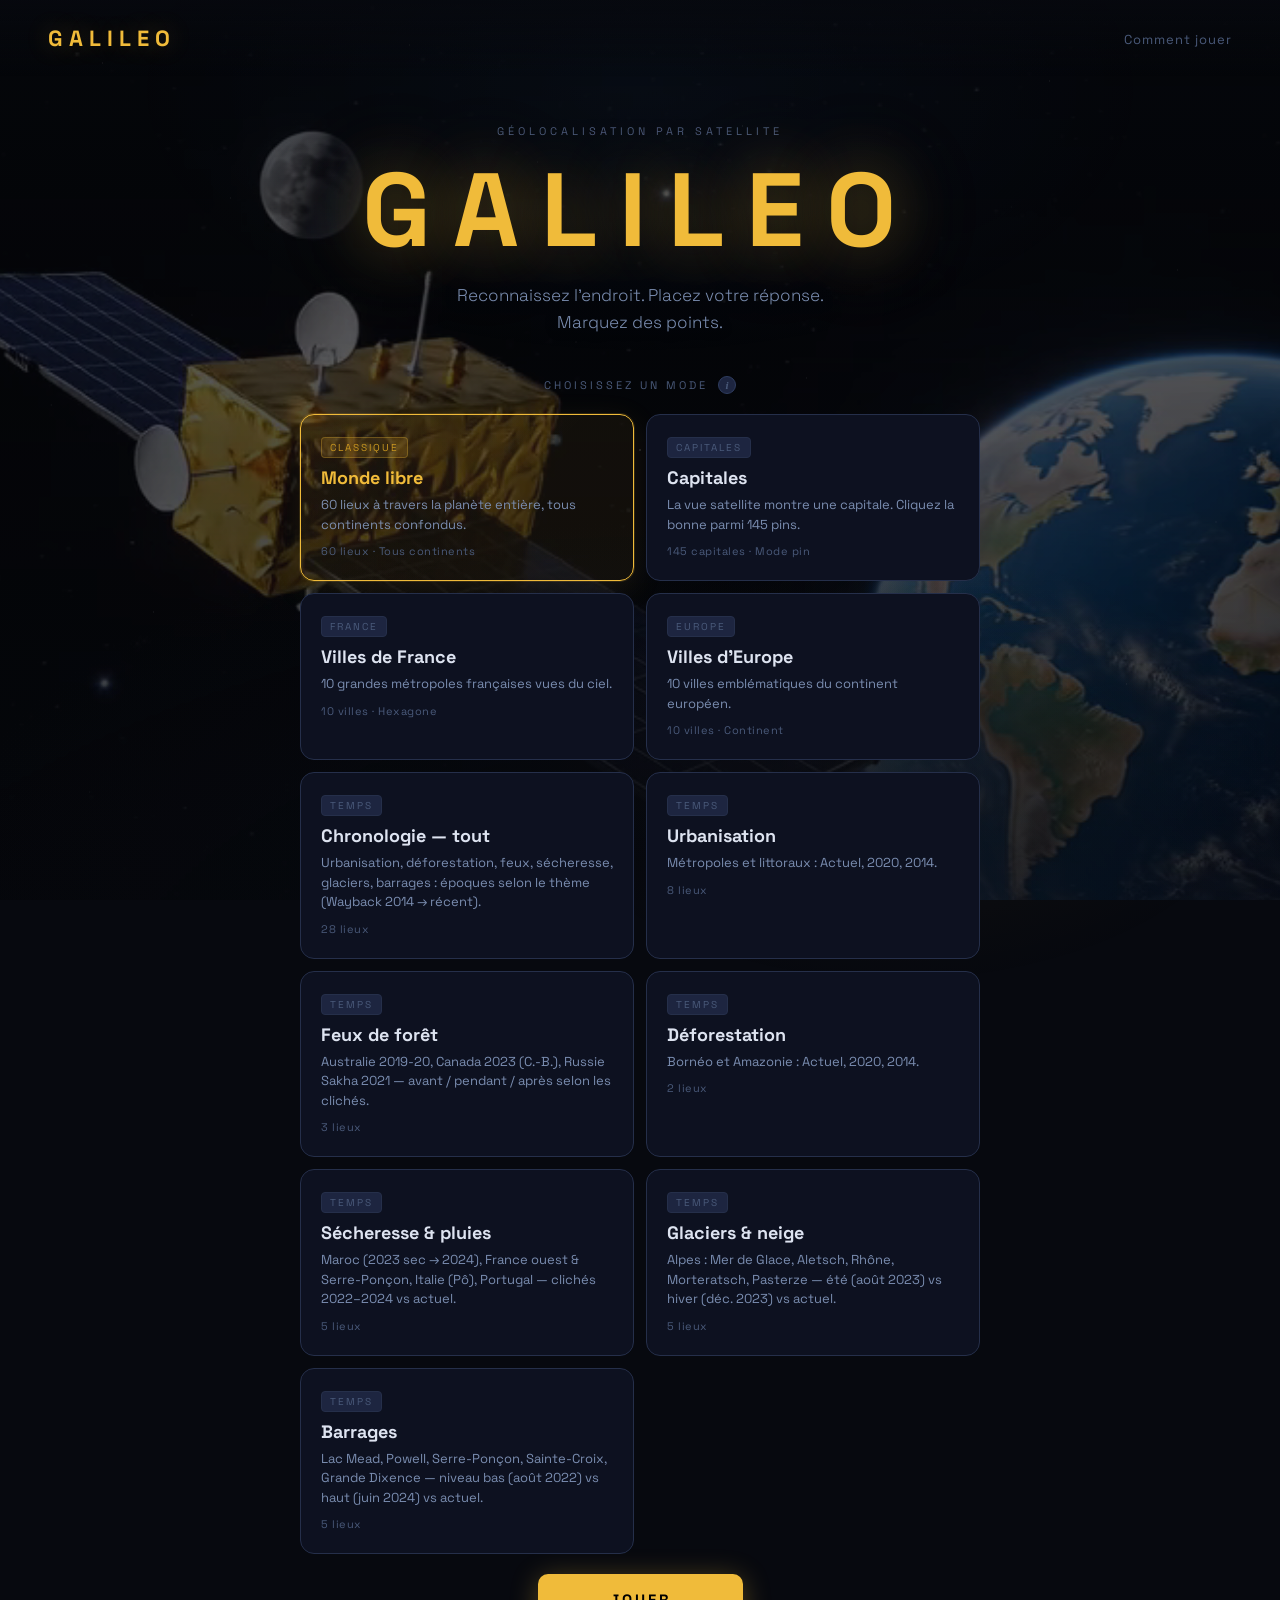
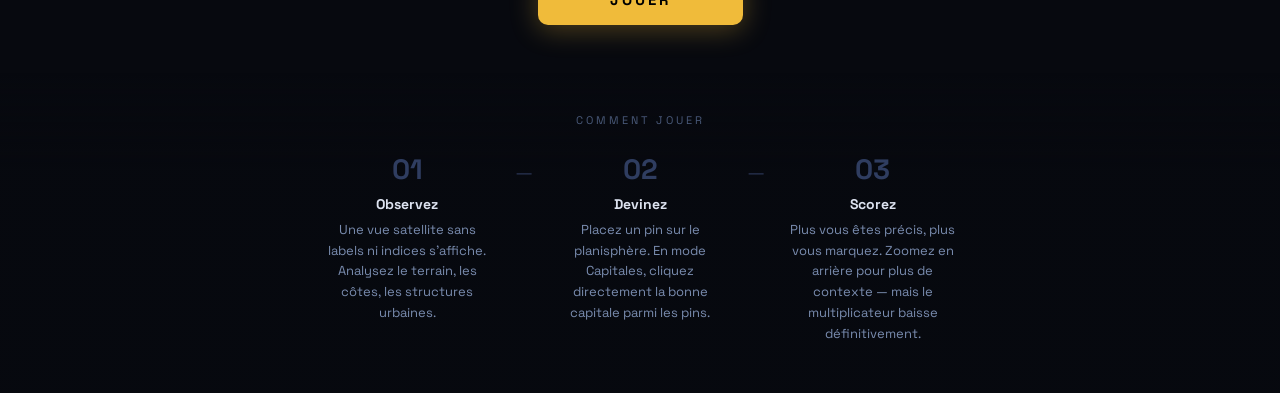
==== commit 0920e39a: "Chronologie: thème barrages (niveau bas 2022 vs haut 2024, Mead/Powell/FR/CH) Made-with: Cursor" ====
--- a/index.html
+++ b/index.html
@@ -86,8 +86,8 @@
           <button class="mode-card" data-mode="timeline" data-timeline-theme="all" onclick="selectMode(this,'timeline')">
             <div class="mc-tag">Temps</div>
             <div class="mc-name">Chronologie — tout</div>
-            <div class="mc-desc">Urbanisation, déforestation, feux, sécheresse, glaciers/neige : époques selon le thème (Wayback 2014 → récent).</div>
-            <div class="mc-count">23 lieux</div>
+            <div class="mc-desc">Urbanisation, déforestation, feux, sécheresse, glaciers, barrages : époques selon le thème (Wayback 2014 → récent).</div>
+            <div class="mc-count">28 lieux</div>
           </button>
 
           <button class="mode-card" data-mode="timeline" data-timeline-theme="urban" onclick="selectMode(this,'timeline')">
@@ -122,6 +122,13 @@
             <div class="mc-tag">Temps</div>
             <div class="mc-name">Glaciers & neige</div>
             <div class="mc-desc">Alpes : Mer de Glace, Aletsch, Rhône, Morteratsch, Pasterze — été (août 2023) vs hiver (déc. 2023) vs actuel.</div>
+            <div class="mc-count">5 lieux</div>
+          </button>
+
+          <button class="mode-card" data-mode="timeline" data-timeline-theme="dam" onclick="selectMode(this,'timeline')">
+            <div class="mc-tag">Temps</div>
+            <div class="mc-name">Barrages</div>
+            <div class="mc-desc">Lac Mead, Powell, Serre-Ponçon, Sainte-Croix, Grande Dixence — niveau bas (août 2022) vs haut (juin 2024) vs actuel.</div>
             <div class="mc-count">5 lieux</div>
           </button>
 
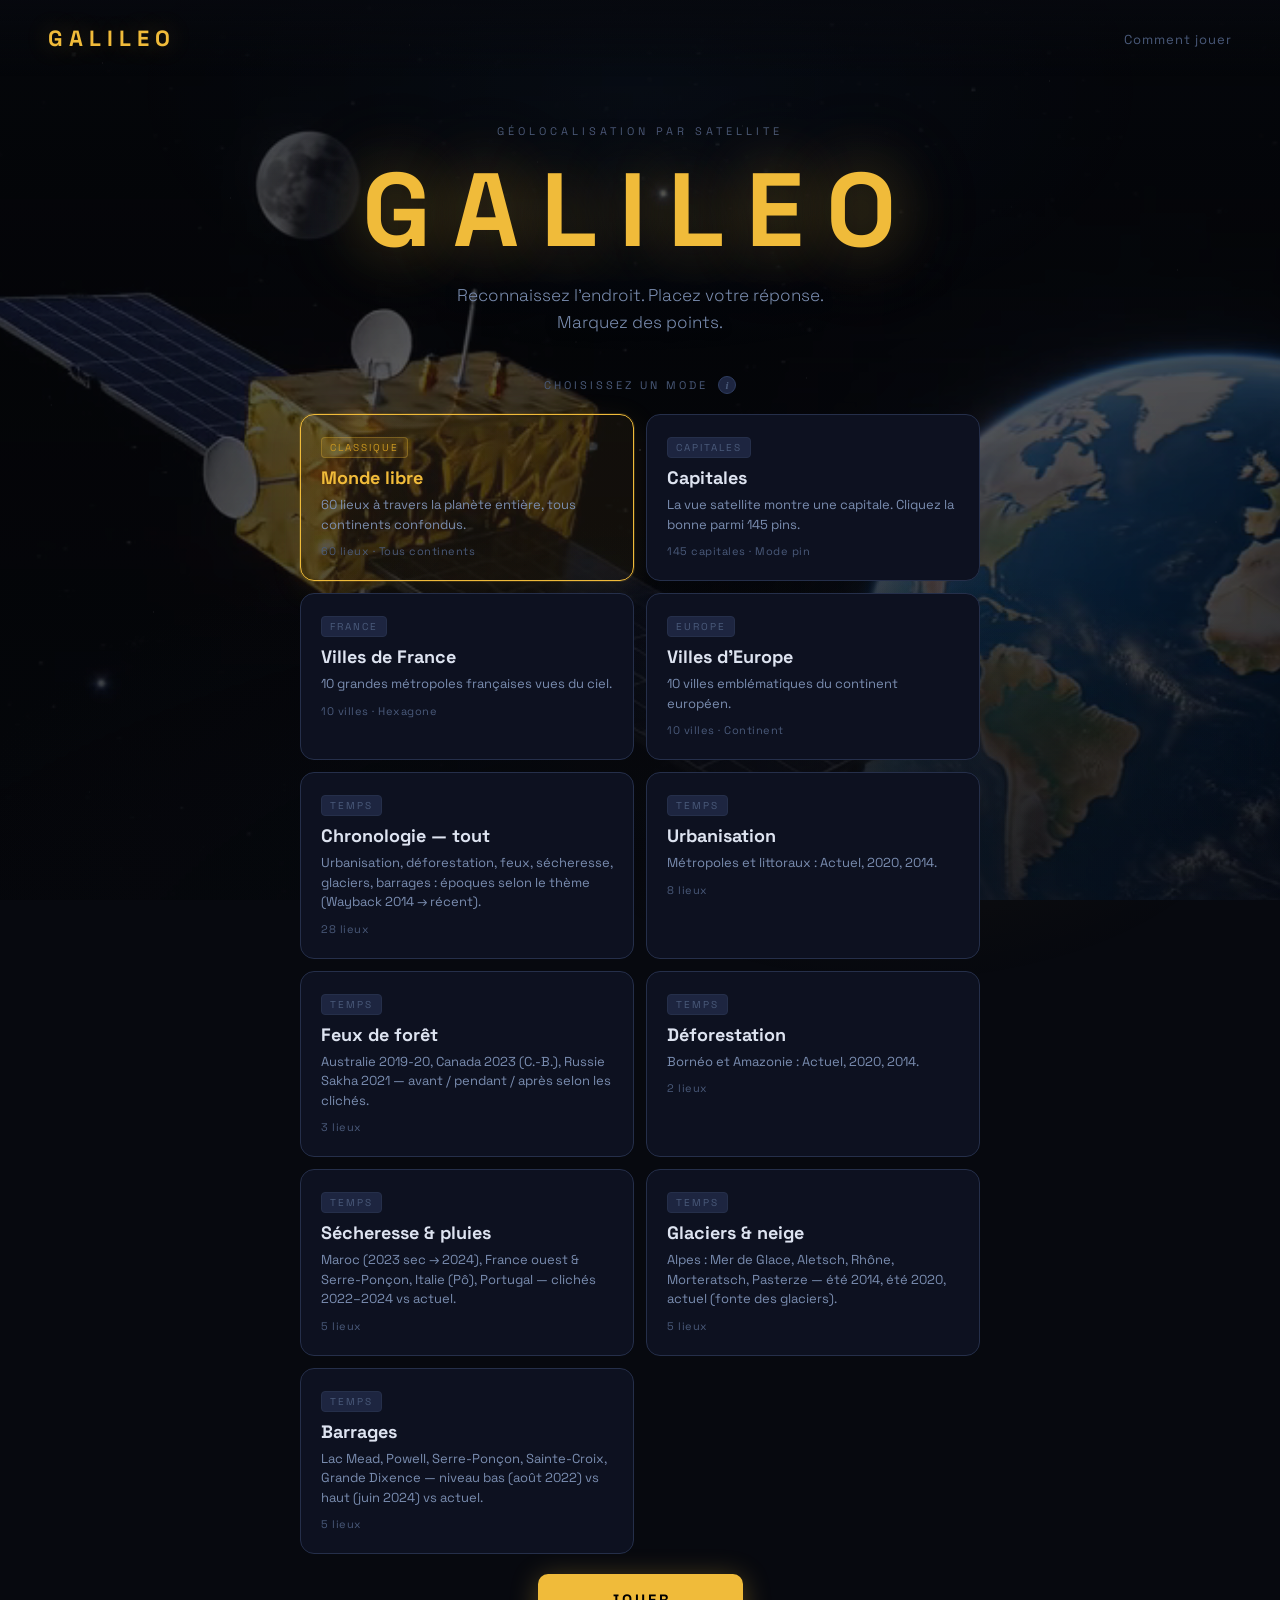
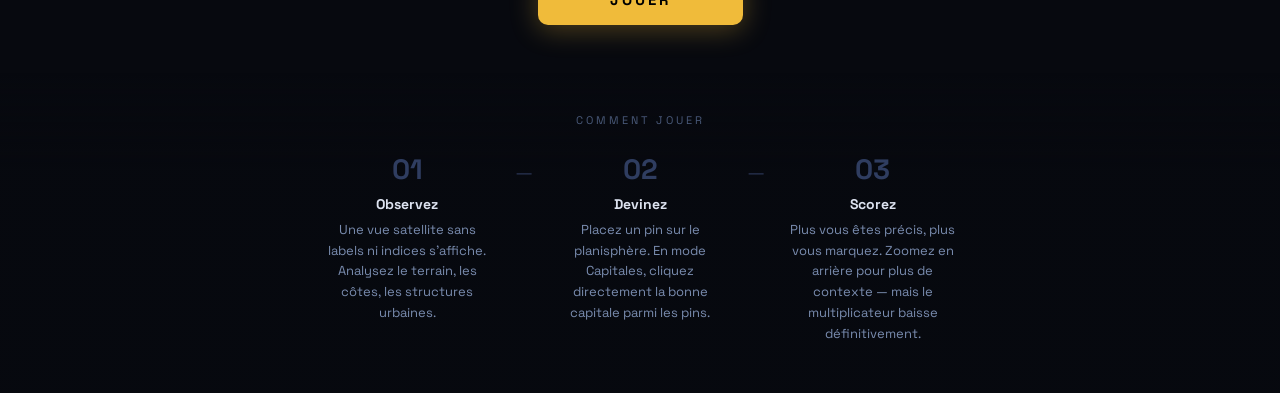
==== commit 9230c49a: "Glaciers: Wayback été 2014 + été 2020 + actuel (fonte, pas contraste hiver/été) Made-with: Cursor" ====
--- a/index.html
+++ b/index.html
@@ -121,7 +121,7 @@
           <button class="mode-card" data-mode="timeline" data-timeline-theme="glacier" onclick="selectMode(this,'timeline')">
             <div class="mc-tag">Temps</div>
             <div class="mc-name">Glaciers & neige</div>
-            <div class="mc-desc">Alpes : Mer de Glace, Aletsch, Rhône, Morteratsch, Pasterze — été (août 2023) vs hiver (déc. 2023) vs actuel.</div>
+            <div class="mc-desc">Alpes : Mer de Glace, Aletsch, Rhône, Morteratsch, Pasterze — été 2014, été 2020, actuel (fonte des glaciers).</div>
             <div class="mc-count">5 lieux</div>
           </button>
 
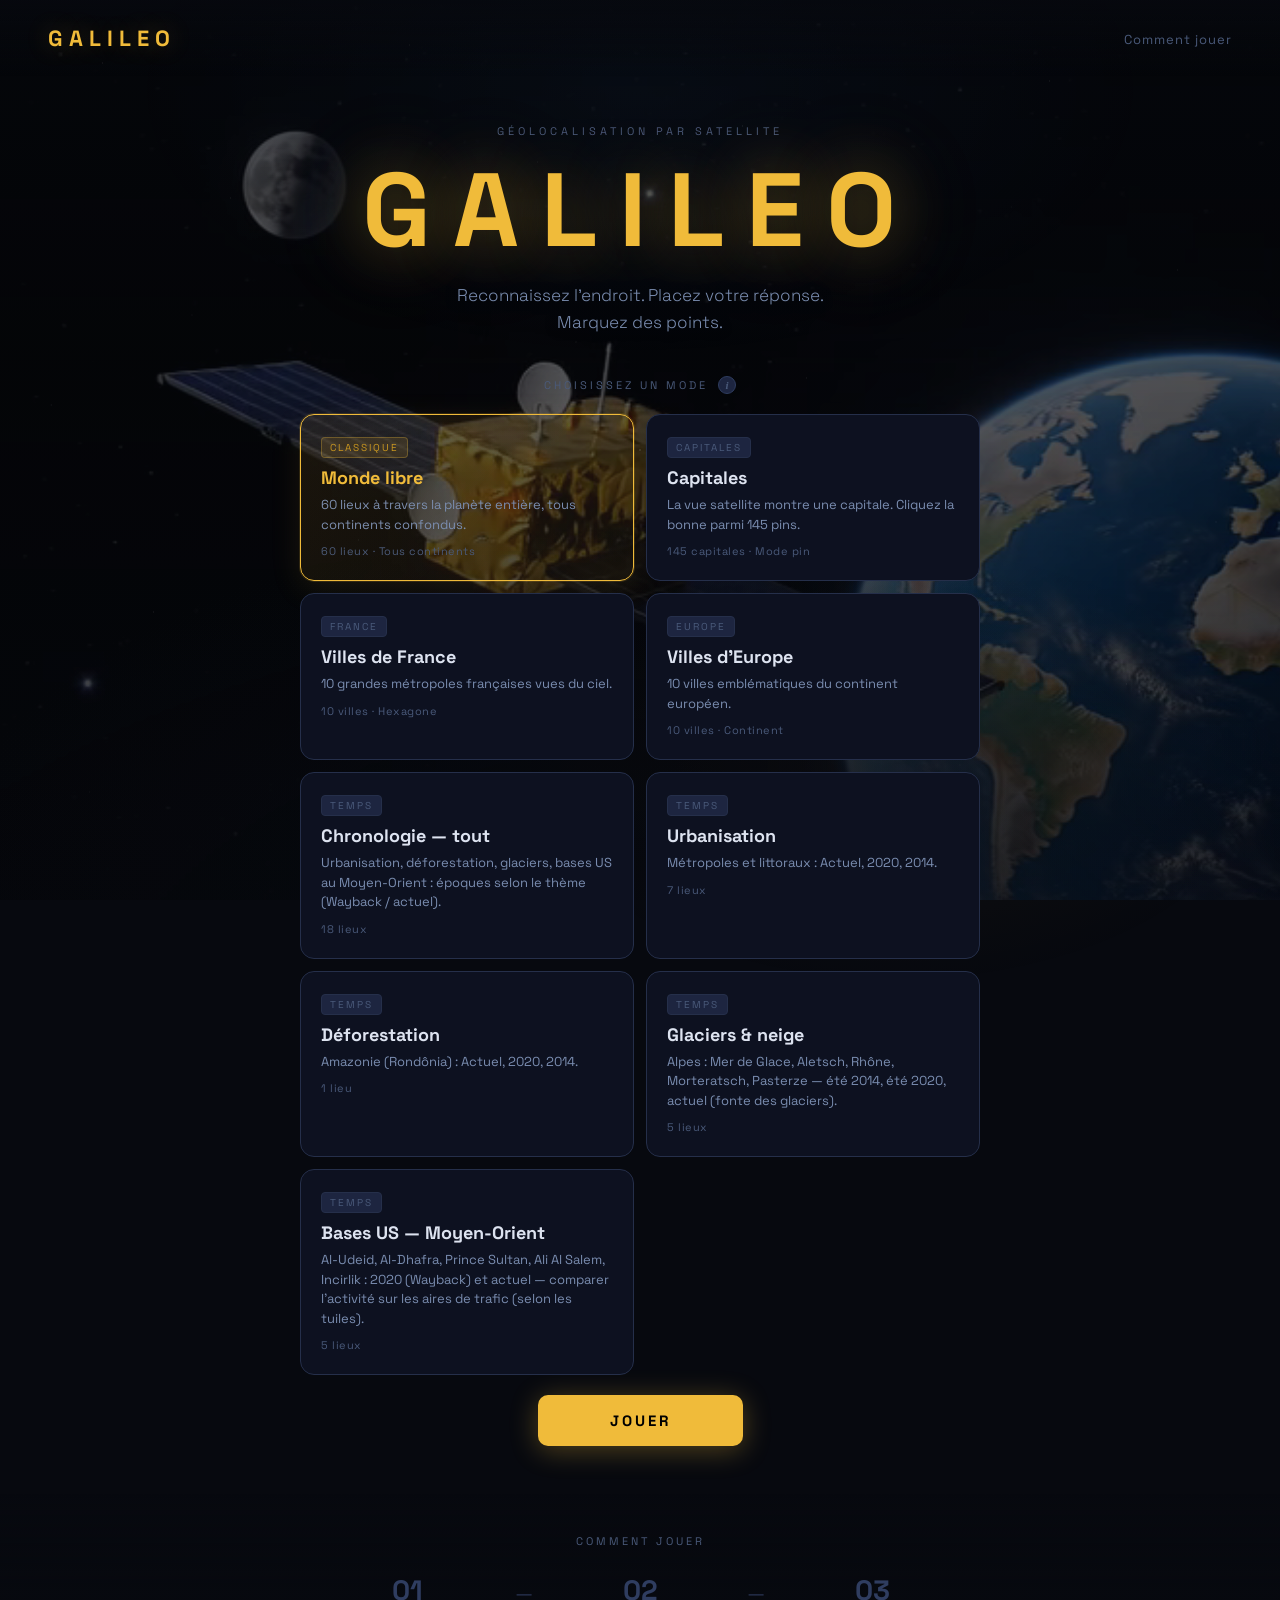
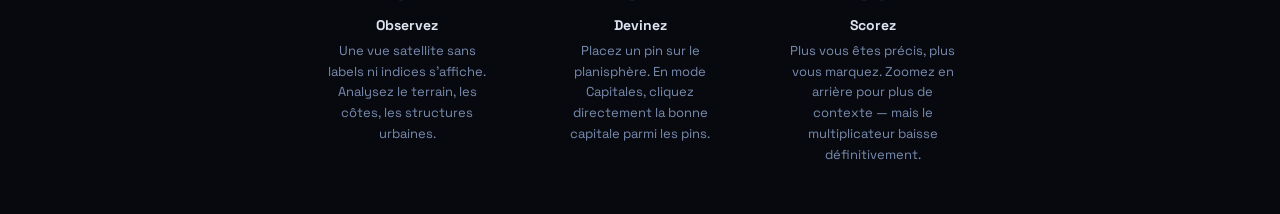
==== commit c73291aa: "Chronologie : retrait feux, sécheresse, barrages, Djeddah et Bornéo ; fix pickLoc pour petits pools " ====
--- a/index.html
+++ b/index.html
@@ -86,36 +86,22 @@
           <button class="mode-card" data-mode="timeline" data-timeline-theme="all" onclick="selectMode(this,'timeline')">
             <div class="mc-tag">Temps</div>
             <div class="mc-name">Chronologie — tout</div>
-            <div class="mc-desc">Urbanisation, déforestation, feux, sécheresse, glaciers, barrages : époques selon le thème (Wayback 2014 → récent).</div>
-            <div class="mc-count">28 lieux</div>
+            <div class="mc-desc">Urbanisation, déforestation, glaciers, bases US au Moyen-Orient : époques selon le thème (Wayback / actuel).</div>
+            <div class="mc-count">18 lieux</div>
           </button>
 
           <button class="mode-card" data-mode="timeline" data-timeline-theme="urban" onclick="selectMode(this,'timeline')">
             <div class="mc-tag">Temps</div>
             <div class="mc-name">Urbanisation</div>
             <div class="mc-desc">Métropoles et littoraux : Actuel, 2020, 2014.</div>
-            <div class="mc-count">8 lieux</div>
-          </button>
-
-          <button class="mode-card" data-mode="timeline" data-timeline-theme="wildfire" onclick="selectMode(this,'timeline')">
-            <div class="mc-tag">Temps</div>
-            <div class="mc-name">Feux de forêt</div>
-            <div class="mc-desc">Australie 2019-20, Canada 2023 (C.-B.), Russie Sakha 2021 — avant / pendant / après selon les clichés.</div>
-            <div class="mc-count">3 lieux</div>
+            <div class="mc-count">7 lieux</div>
           </button>
 
           <button class="mode-card" data-mode="timeline" data-timeline-theme="deforestation" onclick="selectMode(this,'timeline')">
             <div class="mc-tag">Temps</div>
             <div class="mc-name">Déforestation</div>
-            <div class="mc-desc">Bornéo et Amazonie : Actuel, 2020, 2014.</div>
-            <div class="mc-count">2 lieux</div>
-          </button>
-
-          <button class="mode-card" data-mode="timeline" data-timeline-theme="drought" onclick="selectMode(this,'timeline')">
-            <div class="mc-tag">Temps</div>
-            <div class="mc-name">Sécheresse & pluies</div>
-            <div class="mc-desc">Maroc (2023 sec → 2024), France ouest & Serre-Ponçon, Italie (Pô), Portugal — clichés 2022–2024 vs actuel.</div>
-            <div class="mc-count">5 lieux</div>
+            <div class="mc-desc">Amazonie (Rondônia) : Actuel, 2020, 2014.</div>
+            <div class="mc-count">1 lieu</div>
           </button>
 
           <button class="mode-card" data-mode="timeline" data-timeline-theme="glacier" onclick="selectMode(this,'timeline')">
@@ -125,10 +111,10 @@
             <div class="mc-count">5 lieux</div>
           </button>
 
-          <button class="mode-card" data-mode="timeline" data-timeline-theme="dam" onclick="selectMode(this,'timeline')">
+          <button class="mode-card" data-mode="timeline" data-timeline-theme="us_bases_me" onclick="selectMode(this,'timeline')">
             <div class="mc-tag">Temps</div>
-            <div class="mc-name">Barrages</div>
-            <div class="mc-desc">Lac Mead, Powell, Serre-Ponçon, Sainte-Croix, Grande Dixence — niveau bas (août 2022) vs haut (juin 2024) vs actuel.</div>
+            <div class="mc-name">Bases US — Moyen-Orient</div>
+            <div class="mc-desc">Al-Udeid, Al-Dhafra, Prince Sultan, Ali Al Salem, Incirlik : 2020 (Wayback) et actuel — comparer l’activité sur les aires de trafic (selon les tuiles).</div>
             <div class="mc-count">5 lieux</div>
           </button>
 
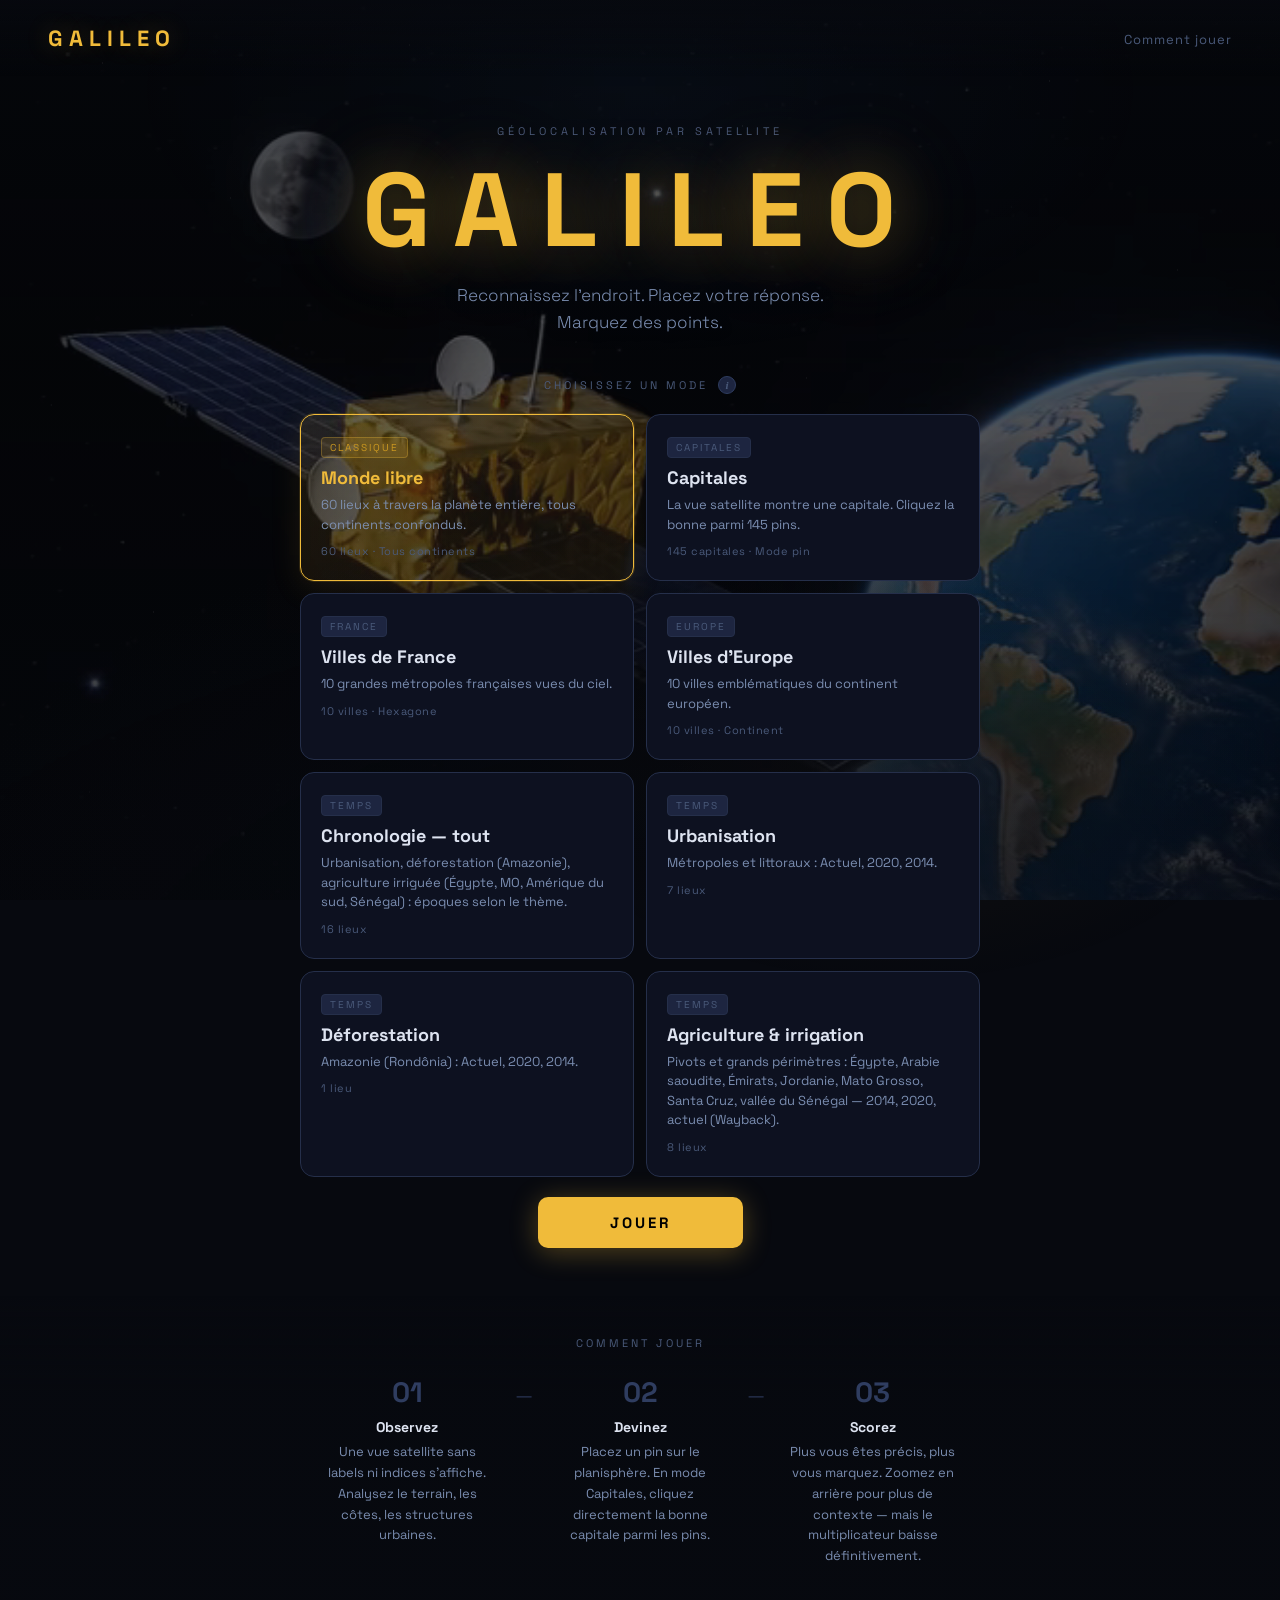
==== commit f0f459ce: "Chronologie : retrait glaciers et bases US ; thème agriculture & irrigation (2014, 2020, actuel, 8 l" ====
--- a/index.html
+++ b/index.html
@@ -86,8 +86,8 @@
           <button class="mode-card" data-mode="timeline" data-timeline-theme="all" onclick="selectMode(this,'timeline')">
             <div class="mc-tag">Temps</div>
             <div class="mc-name">Chronologie — tout</div>
-            <div class="mc-desc">Urbanisation, déforestation, glaciers, bases US au Moyen-Orient : époques selon le thème (Wayback / actuel).</div>
-            <div class="mc-count">18 lieux</div>
+            <div class="mc-desc">Urbanisation, déforestation (Amazonie), agriculture irriguée (Égypte, MO, Amérique du sud, Sénégal) : époques selon le thème.</div>
+            <div class="mc-count">16 lieux</div>
           </button>
 
           <button class="mode-card" data-mode="timeline" data-timeline-theme="urban" onclick="selectMode(this,'timeline')">
@@ -104,18 +104,11 @@
             <div class="mc-count">1 lieu</div>
           </button>
 
-          <button class="mode-card" data-mode="timeline" data-timeline-theme="glacier" onclick="selectMode(this,'timeline')">
+          <button class="mode-card" data-mode="timeline" data-timeline-theme="agriculture" onclick="selectMode(this,'timeline')">
             <div class="mc-tag">Temps</div>
-            <div class="mc-name">Glaciers & neige</div>
-            <div class="mc-desc">Alpes : Mer de Glace, Aletsch, Rhône, Morteratsch, Pasterze — été 2014, été 2020, actuel (fonte des glaciers).</div>
-            <div class="mc-count">5 lieux</div>
-          </button>
-
-          <button class="mode-card" data-mode="timeline" data-timeline-theme="us_bases_me" onclick="selectMode(this,'timeline')">
-            <div class="mc-tag">Temps</div>
-            <div class="mc-name">Bases US — Moyen-Orient</div>
-            <div class="mc-desc">Al-Udeid, Al-Dhafra, Prince Sultan, Ali Al Salem, Incirlik : 2020 (Wayback) et actuel — comparer l’activité sur les aires de trafic (selon les tuiles).</div>
-            <div class="mc-count">5 lieux</div>
+            <div class="mc-name">Agriculture & irrigation</div>
+            <div class="mc-desc">Pivots et grands périmètres : Égypte, Arabie saoudite, Émirats, Jordanie, Mato Grosso, Santa Cruz, vallée du Sénégal — 2014, 2020, actuel (Wayback).</div>
+            <div class="mc-count">8 lieux</div>
           </button>
 
         </div>
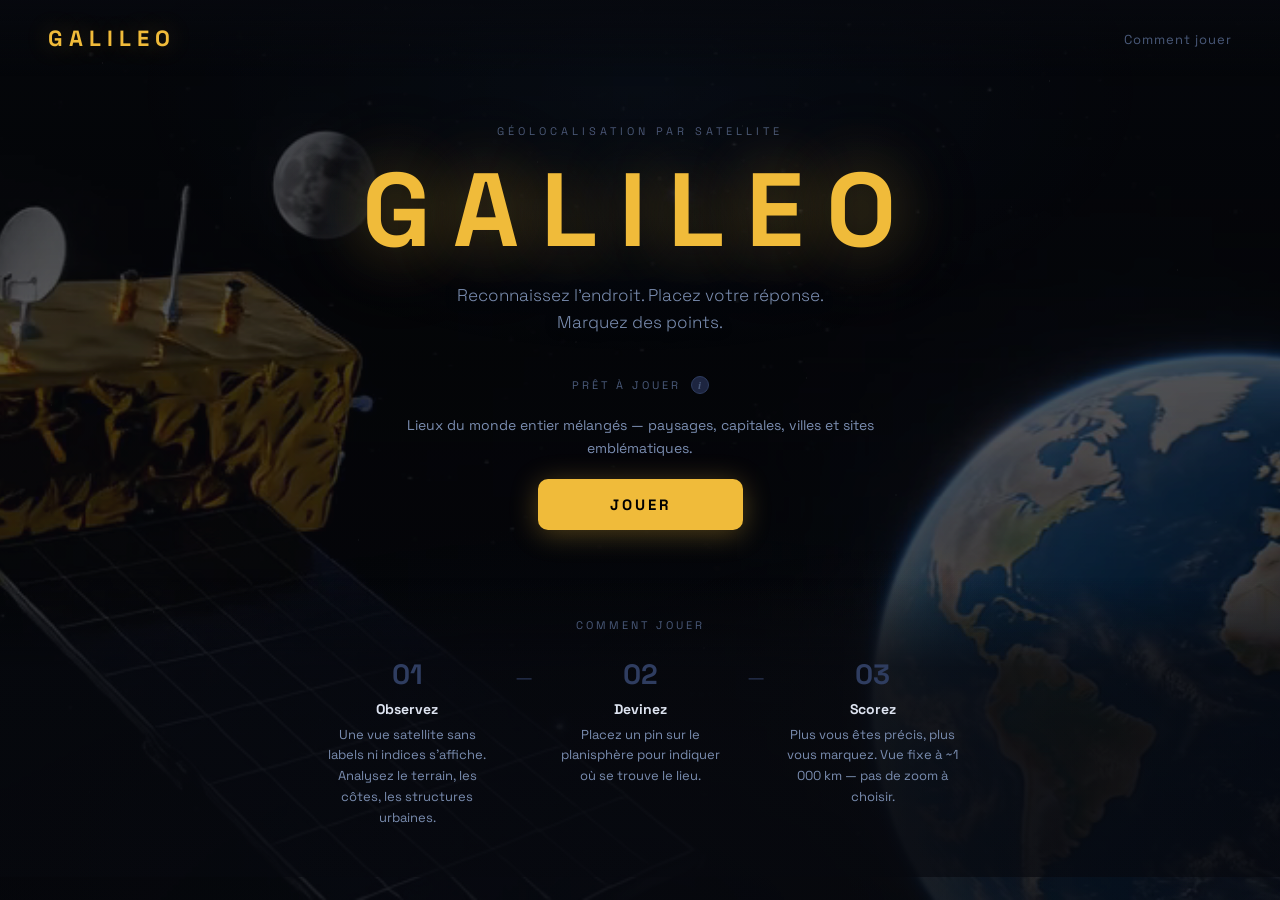
==== commit 86812a29: "Simplifier en mode unique mixte avec vue fixe a 1000 km, sans multiplicateurs. Co-authored-by: Curso" ====
--- a/index.html
+++ b/index.html
@@ -42,78 +42,21 @@
 
       <section class="lp-modes">
         <div style="display:flex; align-items:center; gap:10px;">
-          <p class="lp-modes-label">Choisissez un mode</p>
+          <p class="lp-modes-label">Prêt à jouer</p>
           <span class="info-btn">i
             <span class="info-tooltip">
               Chaque partie = <strong>5 manches</strong>.<br>
-              Démarrez à <strong>~10 km (×5)</strong>.<br>
-              Zoom arrière : le multiplicateur ne <strong>remonte jamais</strong> (en Chronologie, changer d’époque ne change pas le ×).<br>
-              Max : <strong>5 000 pts</strong> par manche.
+              Vue satellite fixe à <strong>~1 000 km</strong>.<br>
+              Max : <strong>1 000 pts</strong> par manche.
             </span>
           </span>
         </div>
 
-        <div class="modes-grid modes-grid--many" id="modes-grid">
+        <p class="lp-modes-desc">
+          Lieux du monde entier mélangés — paysages, capitales, villes et sites emblématiques.
+        </p>
 
-          <button class="mode-card sel" data-mode="world" onclick="selectMode(this,'world')">
-            <div class="mc-tag">Classique</div>
-            <div class="mc-name">Monde libre</div>
-            <div class="mc-desc">60 lieux à travers la planète entière, tous continents confondus.</div>
-            <div class="mc-count">60 lieux · Tous continents</div>
-          </button>
-
-          <button class="mode-card" data-mode="capitals" onclick="selectMode(this,'capitals')">
-            <div class="mc-tag">Capitales</div>
-            <div class="mc-name">Capitales</div>
-            <div class="mc-desc">La vue satellite montre une capitale. Cliquez la bonne parmi 145 pins.</div>
-            <div class="mc-count">145 capitales · Mode pin</div>
-          </button>
-
-          <button class="mode-card" data-mode="france" onclick="selectMode(this,'france')">
-            <div class="mc-tag">France</div>
-            <div class="mc-name">Villes de France</div>
-            <div class="mc-desc">10 grandes métropoles françaises vues du ciel.</div>
-            <div class="mc-count">10 villes · Hexagone</div>
-          </button>
-
-          <button class="mode-card" data-mode="europe" onclick="selectMode(this,'europe')">
-            <div class="mc-tag">Europe</div>
-            <div class="mc-name">Villes d'Europe</div>
-            <div class="mc-desc">10 villes emblématiques du continent européen.</div>
-            <div class="mc-count">10 villes · Continent</div>
-          </button>
-
-          <button class="mode-card" data-mode="timeline" data-timeline-theme="all" onclick="selectMode(this,'timeline')">
-            <div class="mc-tag">Temps</div>
-            <div class="mc-name">Chronologie — tout</div>
-            <div class="mc-desc">Urbanisation, déforestation (Amazonie), agriculture irriguée (Égypte, MO, Amérique du sud, Sénégal) : époques selon le thème.</div>
-            <div class="mc-count">16 lieux</div>
-          </button>
-
-          <button class="mode-card" data-mode="timeline" data-timeline-theme="urban" onclick="selectMode(this,'timeline')">
-            <div class="mc-tag">Temps</div>
-            <div class="mc-name">Urbanisation</div>
-            <div class="mc-desc">Métropoles et littoraux : Actuel, 2020, 2014.</div>
-            <div class="mc-count">7 lieux</div>
-          </button>
-
-          <button class="mode-card" data-mode="timeline" data-timeline-theme="deforestation" onclick="selectMode(this,'timeline')">
-            <div class="mc-tag">Temps</div>
-            <div class="mc-name">Déforestation</div>
-            <div class="mc-desc">Amazonie (Rondônia) : Actuel, 2020, 2014.</div>
-            <div class="mc-count">1 lieu</div>
-          </button>
-
-          <button class="mode-card" data-mode="timeline" data-timeline-theme="agriculture" onclick="selectMode(this,'timeline')">
-            <div class="mc-tag">Temps</div>
-            <div class="mc-name">Agriculture & irrigation</div>
-            <div class="mc-desc">Pivots et grands périmètres : Égypte, Arabie saoudite, Émirats, Jordanie, Mato Grosso, Santa Cruz, vallée du Sénégal — 2014, 2020, actuel (Wayback).</div>
-            <div class="mc-count">8 lieux</div>
-          </button>
-
-        </div>
-
-        <button class="btn-play" id="btn-play" onclick="play()">JOUER</button>
+        <a class="btn-play" href="game.html">JOUER</a>
       </section>
 
       <section class="lp-how" id="how-to-play">
@@ -132,7 +75,7 @@
               <div class="how-num">02</div>
               <div class="how-text">
                 <strong>Devinez</strong>
-                Placez un pin sur le planisphère. En mode Capitales, cliquez directement la bonne capitale parmi les pins.
+                Placez un pin sur le planisphère pour indiquer où se trouve le lieu.
               </div>
             </div>
             <div class="how-sep">—</div>
@@ -140,7 +83,7 @@
               <div class="how-num">03</div>
               <div class="how-text">
                 <strong>Scorez</strong>
-                Plus vous êtes précis, plus vous marquez. Zoomez en arrière pour plus de contexte — mais le multiplicateur baisse définitivement.
+                Plus vous êtes précis, plus vous marquez. Vue fixe à ~1 000 km — pas de zoom à choisir.
               </div>
             </div>
           </div>
@@ -155,24 +98,6 @@
     document.getElementById('bg-video').addEventListener('ended', function () {
       this.pause();
     });
-
-    let selectedMode = 'world';
-    let selectedTimelineTheme = 'all';
-
-    function selectMode(el, mode) {
-      document.querySelectorAll('.mode-card').forEach(c => c.classList.remove('sel'));
-      el.classList.add('sel');
-      selectedMode = mode;
-      selectedTimelineTheme = el.dataset.timelineTheme || 'all';
-    }
-
-    function play() {
-      let url = 'game.html?mode=' + selectedMode;
-      if (selectedMode === 'timeline' && selectedTimelineTheme && selectedTimelineTheme !== 'all') {
-        url += '&theme=' + selectedTimelineTheme;
-      }
-      window.location.href = url;
-    }
   </script>
 
 </body>
--- a/css/style.css
+++ b/css/style.css
@@ -249,6 +249,14 @@
   color: var(--text3);
 }
 
+.lp-modes-desc {
+  max-width: 480px;
+  text-align: center;
+  font-size: 14px;
+  line-height: 1.6;
+  color: var(--text2);
+}
+
 .modes-grid {
   display: grid;
   grid-template-columns: repeat(2, 1fr);
@@ -343,6 +351,7 @@
 
 /* ── Play button ── */
 .btn-play {
+  display: inline-block;
   padding: 16px 72px;
   background: var(--accent);
   color: #000;
@@ -352,6 +361,7 @@
   font-weight: 700;
   letter-spacing: 3px;
   text-transform: uppercase;
+  text-decoration: none;
   cursor: pointer;
   font-family: inherit;
   transition: all 0.2s;
